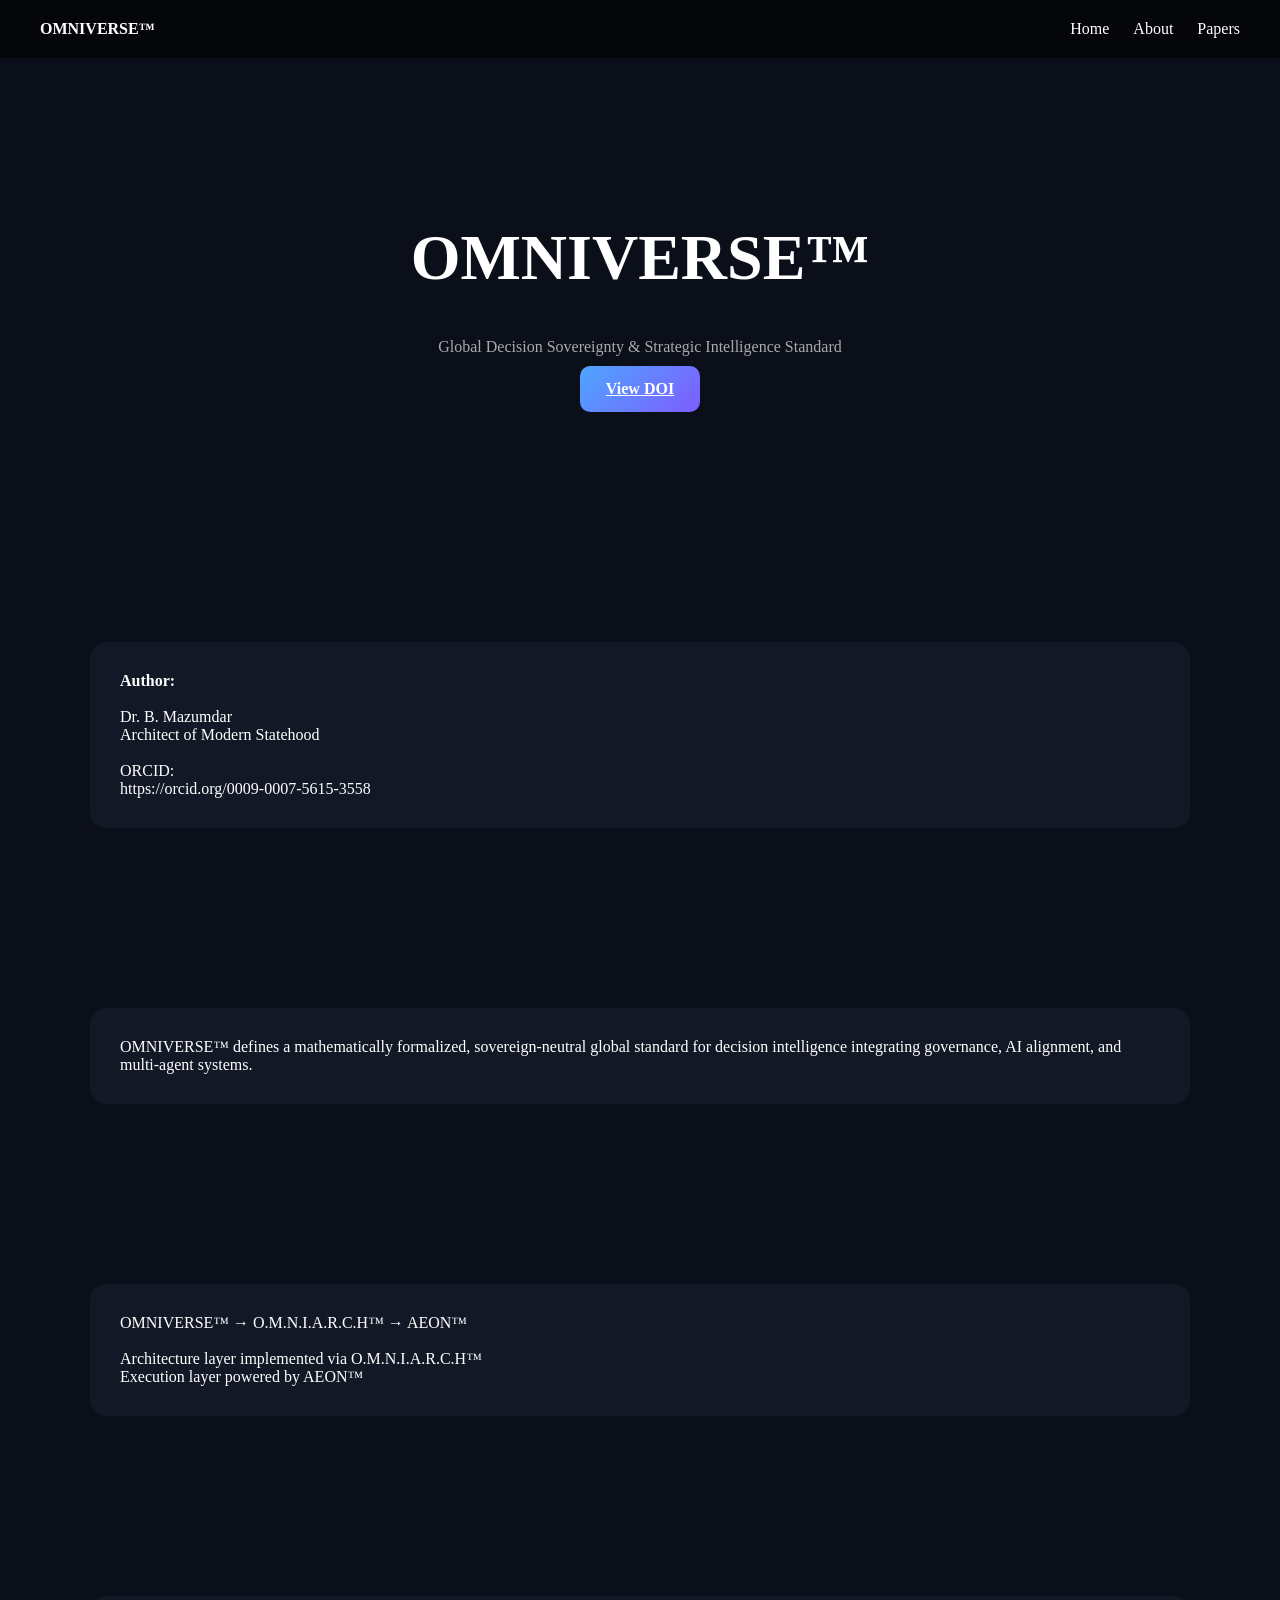
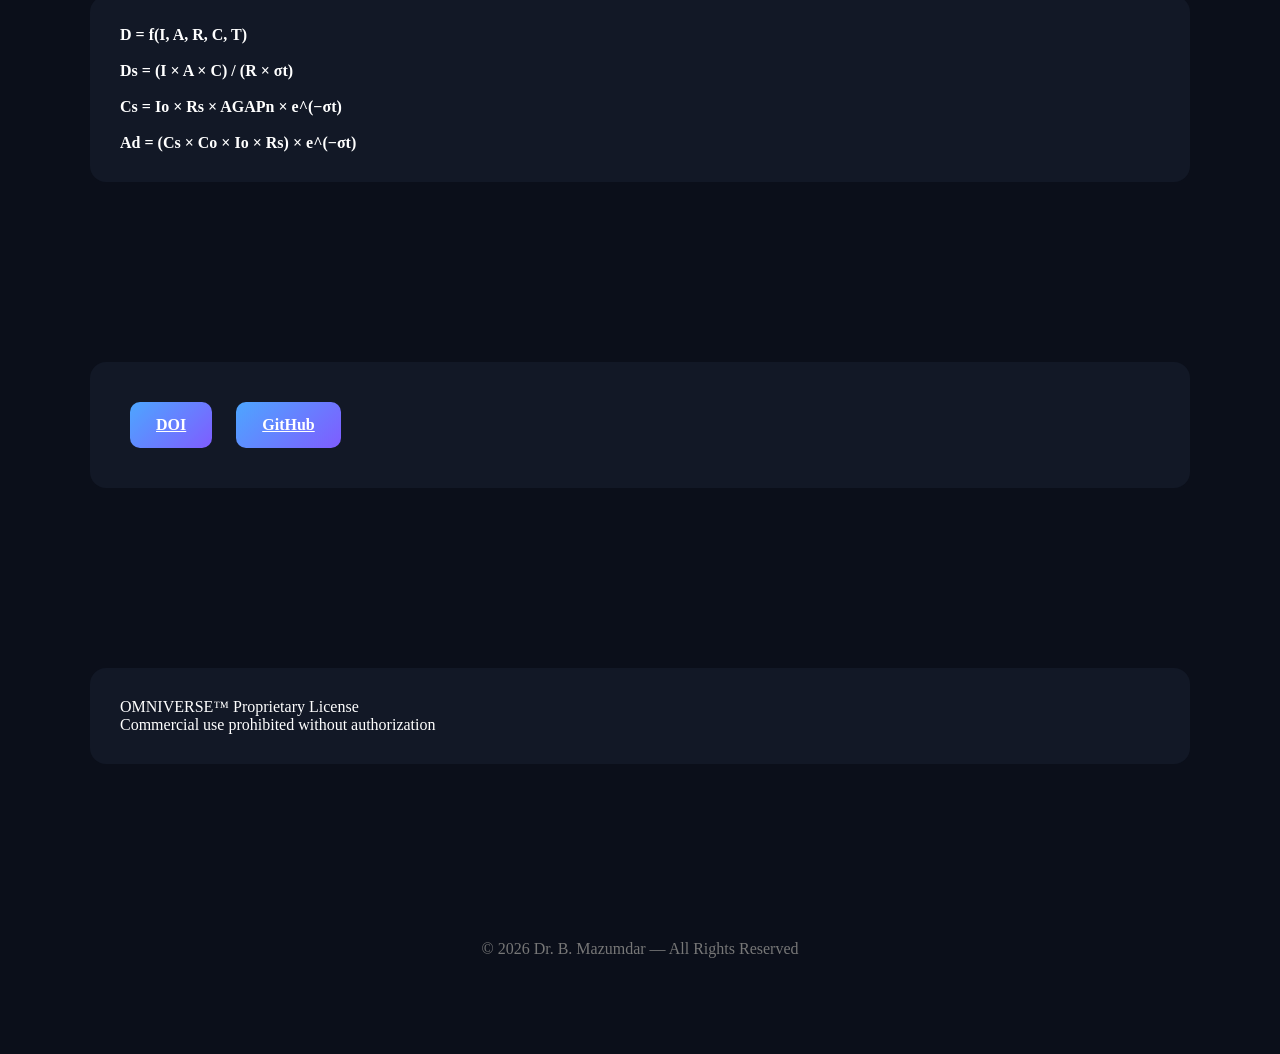
==== index.html @ 10b4dfd7 "Create index.html" ====
<!DOCTYPE html>
<html lang="en">
<head>
<meta charset="UTF-8">
<meta name="viewport" content="width=device-width, initial-scale=1.0">

<title>OMNIVERSE™ — Global Decision Intelligence Standard</title>

<style>
body {
    margin: 0;
    font-family: -apple-system, BlinkMacSystemFont, "Segoe UI", Roboto;
    background: #0b0f1a;
    color: #ffffff;
}

/* NAVBAR */
.nav {
    display: flex;
    justify-content: space-between;
    padding: 20px 40px;
    background: rgba(0,0,0,0.6);
    backdrop-filter: blur(10px);
    position: sticky;
    top: 0;
}

.nav a {
    color: white;
    text-decoration: none;
    margin-left: 20px;
}

/* HERO */
.hero {
    text-align: center;
    padding: 120px 20px;
}

.hero h1 {
    font-size: 64px;
}

.hero p {
    color: #aaa;
    max-width: 700px;
    margin: auto;
}

/* BUTTON */
.btn {
    display: inline-block;
    padding: 14px 26px;
    margin: 10px;
    border-radius: 10px;
    background: linear-gradient(135deg,#4da6ff,#7f5cff);
    color: white;
    font-weight: bold;
}

/* SECTIONS */
.section {
    max-width: 1100px;
    margin: auto;
    padding: 80px 20px;
}

.card {
    background: #121826;
    padding: 30px;
    border-radius: 16px;
    margin-top: 20px;
}

/* FADE ANIMATION */
.fade {
    opacity: 0;
    transform: translateY(40px);
    transition: 1s;
}

.fade.show {
    opacity: 1;
    transform: translateY(0);
}
</style>
</head>

<body>

<!-- NAV -->
<div class="nav">
    <div><b>OMNIVERSE™</b></div>
    <div>
        <a href="#">Home</a>
        <a href="#">About</a>
        <a href="#">Papers</a>
    </div>
</div>

<!-- HERO -->
<div class="hero fade">
    <h1>OMNIVERSE™</h1>
    <p>
    Global Decision Sovereignty & Strategic Intelligence Standard
    </p>

    <a class="btn" href="https://doi.org/10.5281/zenodo.19430636">View DOI</a>
</div>

<!-- ABOUT -->
<div class="section fade">
    <div class="card">
        <b>Author:</b><br><br>
        Dr. B. Mazumdar<br>
        Architect of Modern Statehood<br><br>

        ORCID:<br>
        https://orcid.org/0009-0007-5615-3558
    </div>
</div>

<!-- ABSTRACT -->
<div class="section fade">
    <div class="card">
        OMNIVERSE™ defines a mathematically formalized, sovereign-neutral global standard 
        for decision intelligence integrating governance, AI alignment, and multi-agent systems.
    </div>
</div>

<!-- ARCHITECTURE -->
<div class="section fade">
    <div class="card">
        OMNIVERSE™ → O.M.N.I.A.R.C.H™ → AEON™<br><br>
        Architecture layer implemented via O.M.N.I.A.R.C.H™<br>
        Execution layer powered by AEON™
    </div>
</div>

<!-- MATH -->
<div class="section fade">
    <div class="card">
        <b>D = f(I, A, R, C, T)</b><br><br>
        <b>Ds = (I × A × C) / (R × σt)</b><br><br>
        <b>Cs = Io × Rs × AGAPn × e^(−σt)</b><br><br>
        <b>Ad = (Cs × Co × Io × Rs) × e^(−σt)</b>
    </div>
</div>

<!-- ACCESS -->
<div class="section fade">
    <div class="card">
        <a class="btn" href="https://doi.org/10.5281/zenodo.19430636">DOI</a>
        <a class="btn" href="https://github.com/BidyutMazumdar/omniverse-global-decision-standard">GitHub</a>
    </div>
</div>

<!-- LICENSE -->
<div class="section fade">
    <div class="card">
        OMNIVERSE™ Proprietary License<br>
        Commercial use prohibited without authorization
    </div>
</div>

<!-- FOOTER -->
<div class="section">
    <p style="text-align:center; color:#777;">
    © 2026 Dr. B. Mazumdar — All Rights Reserved
    </p>
</div>

<script>
const elements = document.querySelectorAll(".fade");
window.addEventListener("scroll", () => {
    elements.forEach(el => {
        const top = el.getBoundingClientRect().top;
        if (top < window.innerHeight - 100) {
            el.classList.add("show");
        }
    });
});
</script>

</body>
</html>
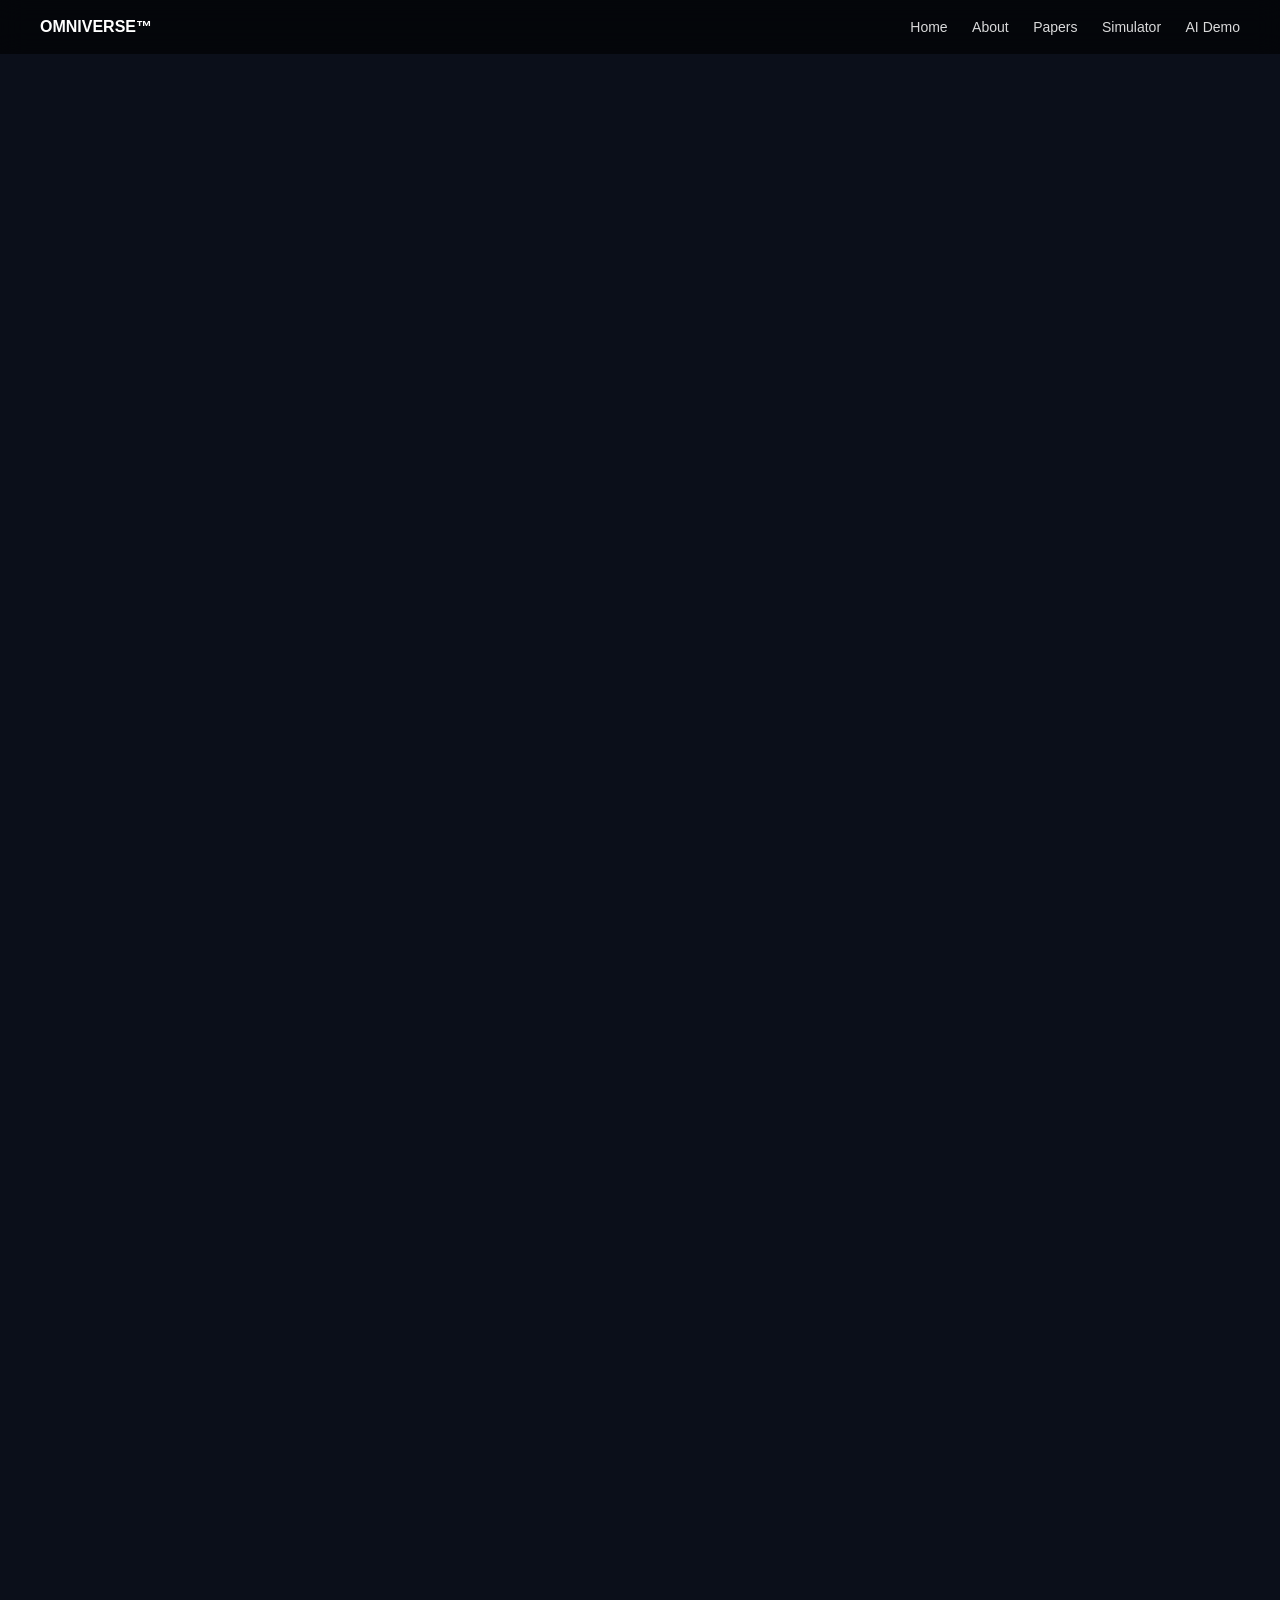
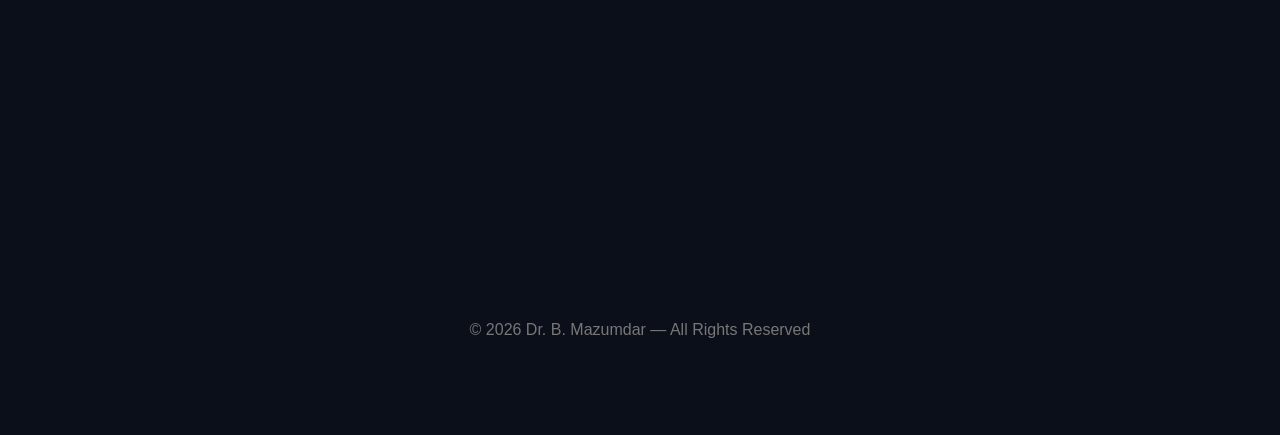
==== commit 2bb7337d: "Update index.html" ====
--- a/index.html
+++ b/index.html
@@ -6,84 +6,8 @@
 
 <title>OMNIVERSE™ — Global Decision Intelligence Standard</title>
 
-<style>
-body {
-    margin: 0;
-    font-family: -apple-system, BlinkMacSystemFont, "Segoe UI", Roboto;
-    background: #0b0f1a;
-    color: #ffffff;
-}
+<link rel="stylesheet" href="style.css">
 
-/* NAVBAR */
-.nav {
-    display: flex;
-    justify-content: space-between;
-    padding: 20px 40px;
-    background: rgba(0,0,0,0.6);
-    backdrop-filter: blur(10px);
-    position: sticky;
-    top: 0;
-}
-
-.nav a {
-    color: white;
-    text-decoration: none;
-    margin-left: 20px;
-}
-
-/* HERO */
-.hero {
-    text-align: center;
-    padding: 120px 20px;
-}
-
-.hero h1 {
-    font-size: 64px;
-}
-
-.hero p {
-    color: #aaa;
-    max-width: 700px;
-    margin: auto;
-}
-
-/* BUTTON */
-.btn {
-    display: inline-block;
-    padding: 14px 26px;
-    margin: 10px;
-    border-radius: 10px;
-    background: linear-gradient(135deg,#4da6ff,#7f5cff);
-    color: white;
-    font-weight: bold;
-}
-
-/* SECTIONS */
-.section {
-    max-width: 1100px;
-    margin: auto;
-    padding: 80px 20px;
-}
-
-.card {
-    background: #121826;
-    padding: 30px;
-    border-radius: 16px;
-    margin-top: 20px;
-}
-
-/* FADE ANIMATION */
-.fade {
-    opacity: 0;
-    transform: translateY(40px);
-    transition: 1s;
-}
-
-.fade.show {
-    opacity: 1;
-    transform: translateY(0);
-}
-</style>
 </head>
 
 <body>
@@ -92,9 +16,11 @@
 <div class="nav">
     <div><b>OMNIVERSE™</b></div>
     <div>
-        <a href="#">Home</a>
-        <a href="#">About</a>
-        <a href="#">Papers</a>
+        <a href="index.html">Home</a>
+        <a href="about.html">About</a>
+        <a href="papers.html">Papers</a>
+        <a href="simulator.html">Simulator</a>
+        <a href="ai.html">AI Demo</a>
     </div>
 </div>
 
@@ -102,47 +28,36 @@
 <div class="hero fade">
     <h1>OMNIVERSE™</h1>
     <p>
-    Global Decision Sovereignty & Strategic Intelligence Standard
+    OMNIVERSE™ establishes a mathematically formalized, sovereign-neutral global standard 
+    for decision intelligence, integrating computational governance, AI alignment, 
+    and multi-agent coordination into a unified deterministic framework.
     </p>
 
     <a class="btn" href="https://doi.org/10.5281/zenodo.19430636">View DOI</a>
 </div>
 
-<!-- ABOUT -->
+<!-- ARCHITECTURE -->
 <div class="section fade">
+    <h2>Architecture</h2>
     <div class="card">
-        <b>Author:</b><br><br>
-        Dr. B. Mazumdar<br>
-        Architect of Modern Statehood<br><br>
-
-        ORCID:<br>
-        https://orcid.org/0009-0007-5615-3558
+        <b>OMNIVERSE™ → O.M.N.I.A.R.C.H™ → AEON™</b><br><br>
+        Architecture Layer: O.M.N.I.A.R.C.H™<br>
+        Execution Layer: AEON™
     </div>
 </div>
 
-<!-- ABSTRACT -->
+<!-- MATHEMATICAL MODEL -->
 <div class="section fade">
-    <div class="card">
-        OMNIVERSE™ defines a mathematically formalized, sovereign-neutral global standard 
-        for decision intelligence integrating governance, AI alignment, and multi-agent systems.
-    </div>
-</div>
-
-<!-- ARCHITECTURE -->
-<div class="section fade">
-    <div class="card">
-        OMNIVERSE™ → O.M.N.I.A.R.C.H™ → AEON™<br><br>
-        Architecture layer implemented via O.M.N.I.A.R.C.H™<br>
-        Execution layer powered by AEON™
-    </div>
-</div>
-
-<!-- MATH -->
-<div class="section fade">
+    <h2>Mathematical Model</h2>
     <div class="card">
         <b>D = f(I, A, R, C, T)</b><br><br>
+
         <b>Ds = (I × A × C) / (R × σt)</b><br><br>
+
+        <b>Io = ∑ (wi × Xin)</b><br><br>
+
         <b>Cs = Io × Rs × AGAPn × e^(−σt)</b><br><br>
+
         <b>Ad = (Cs × Co × Io × Rs) × e^(−σt)</b>
     </div>
 </div>
@@ -155,14 +70,6 @@
     </div>
 </div>
 
-<!-- LICENSE -->
-<div class="section fade">
-    <div class="card">
-        OMNIVERSE™ Proprietary License<br>
-        Commercial use prohibited without authorization
-    </div>
-</div>
-
 <!-- FOOTER -->
 <div class="section">
     <p style="text-align:center; color:#777;">
@@ -170,17 +77,7 @@
     </p>
 </div>
 
-<script>
-const elements = document.querySelectorAll(".fade");
-window.addEventListener("scroll", () => {
-    elements.forEach(el => {
-        const top = el.getBoundingClientRect().top;
-        if (top < window.innerHeight - 100) {
-            el.classList.add("show");
-        }
-    });
-});
-</script>
+<script src="script.js"></script>
 
 </body>
 </html>
--- a/style.css
+++ b/style.css
@@ -0,0 +1,175 @@
+/* GLOBAL */
+body {
+    margin: 0;
+    font-family: -apple-system, BlinkMacSystemFont, "Segoe UI", Roboto, Arial;
+    background: #0b0f1a;
+    color: white;
+    scroll-behavior: smooth;
+}
+
+/* NAVBAR */
+.nav {
+    display: flex;
+    justify-content: space-between;
+    align-items: center;
+    padding: 18px 40px;
+    background: rgba(0,0,0,0.6);
+    backdrop-filter: blur(12px);
+    position: sticky;
+    top: 0;
+    z-index: 1000;
+}
+
+.nav a {
+    color: white;
+    text-decoration: none;
+    margin-left: 20px;
+    font-size: 14px;
+    opacity: 0.85;
+    transition: 0.3s;
+}
+
+.nav a:hover {
+    opacity: 1;
+}
+
+/* HERO */
+.hero {
+    text-align: center;
+    padding: 120px 20px;
+}
+
+.hero h1 {
+    font-size: 64px;
+    background: linear-gradient(90deg, #4da6ff, #7f5cff);
+    -webkit-background-clip: text;
+    color: transparent;
+    margin-bottom: 20px;
+}
+
+.hero p {
+    color: #aaa;
+    max-width: 700px;
+    margin: auto;
+    line-height: 1.6;
+    font-size: 16px;
+}
+
+/* BUTTON */
+.btn {
+    margin-top: 30px;
+    padding: 14px 28px;
+    border-radius: 10px;
+    background: linear-gradient(135deg, #4da6ff, #7f5cff);
+    color: white;
+    display: inline-block;
+    text-decoration: none;
+    font-size: 14px;
+    transition: 0.3s;
+}
+
+.btn:hover {
+    transform: scale(1.05);
+}
+
+/* SECTION */
+.section {
+    padding: 80px 20px;
+    max-width: 1100px;
+    margin: auto;
+}
+
+.section h2 {
+    font-size: 28px;
+    margin-bottom: 10px;
+}
+
+/* CARD */
+.card {
+    background: #121826;
+    padding: 30px;
+    border-radius: 16px;
+    margin-top: 20px;
+    transition: 0.4s;
+    line-height: 1.6;
+}
+
+.card:hover {
+    transform: translateY(-8px);
+}
+
+/* INPUT (for simulator & AI) */
+input {
+    width: 100%;
+    padding: 10px;
+    margin-top: 10px;
+    margin-bottom: 20px;
+    border-radius: 8px;
+    border: none;
+    background: #1c2333;
+    color: white;
+}
+
+/* RANGE SLIDER */
+input[type=range] {
+    appearance: none;
+    height: 6px;
+    background: #2a3145;
+    border-radius: 10px;
+}
+
+input[type=range]::-webkit-slider-thumb {
+    appearance: none;
+    width: 16px;
+    height: 16px;
+    border-radius: 50%;
+    background: #4da6ff;
+    cursor: pointer;
+}
+
+/* BUTTON (AI page) */
+button {
+    padding: 10px 20px;
+    border-radius: 8px;
+    border: none;
+    background: #4da6ff;
+    color: white;
+    cursor: pointer;
+    transition: 0.3s;
+}
+
+button:hover {
+    transform: scale(1.05);
+}
+
+/* RESULT TEXT */
+h3 {
+    margin-top: 20px;
+}
+
+/* ANIMATION */
+.fade {
+    opacity: 0;
+    transform: translateY(40px);
+    transition: 1s;
+}
+
+.fade.show {
+    opacity: 1;
+    transform: translateY(0);
+}
+
+/* MOBILE RESPONSIVE */
+@media(max-width: 768px) {
+    .hero h1 {
+        font-size: 40px;
+    }
+
+    .nav {
+        padding: 15px 20px;
+    }
+
+    .section {
+        padding: 60px 15px;
+    }
+}
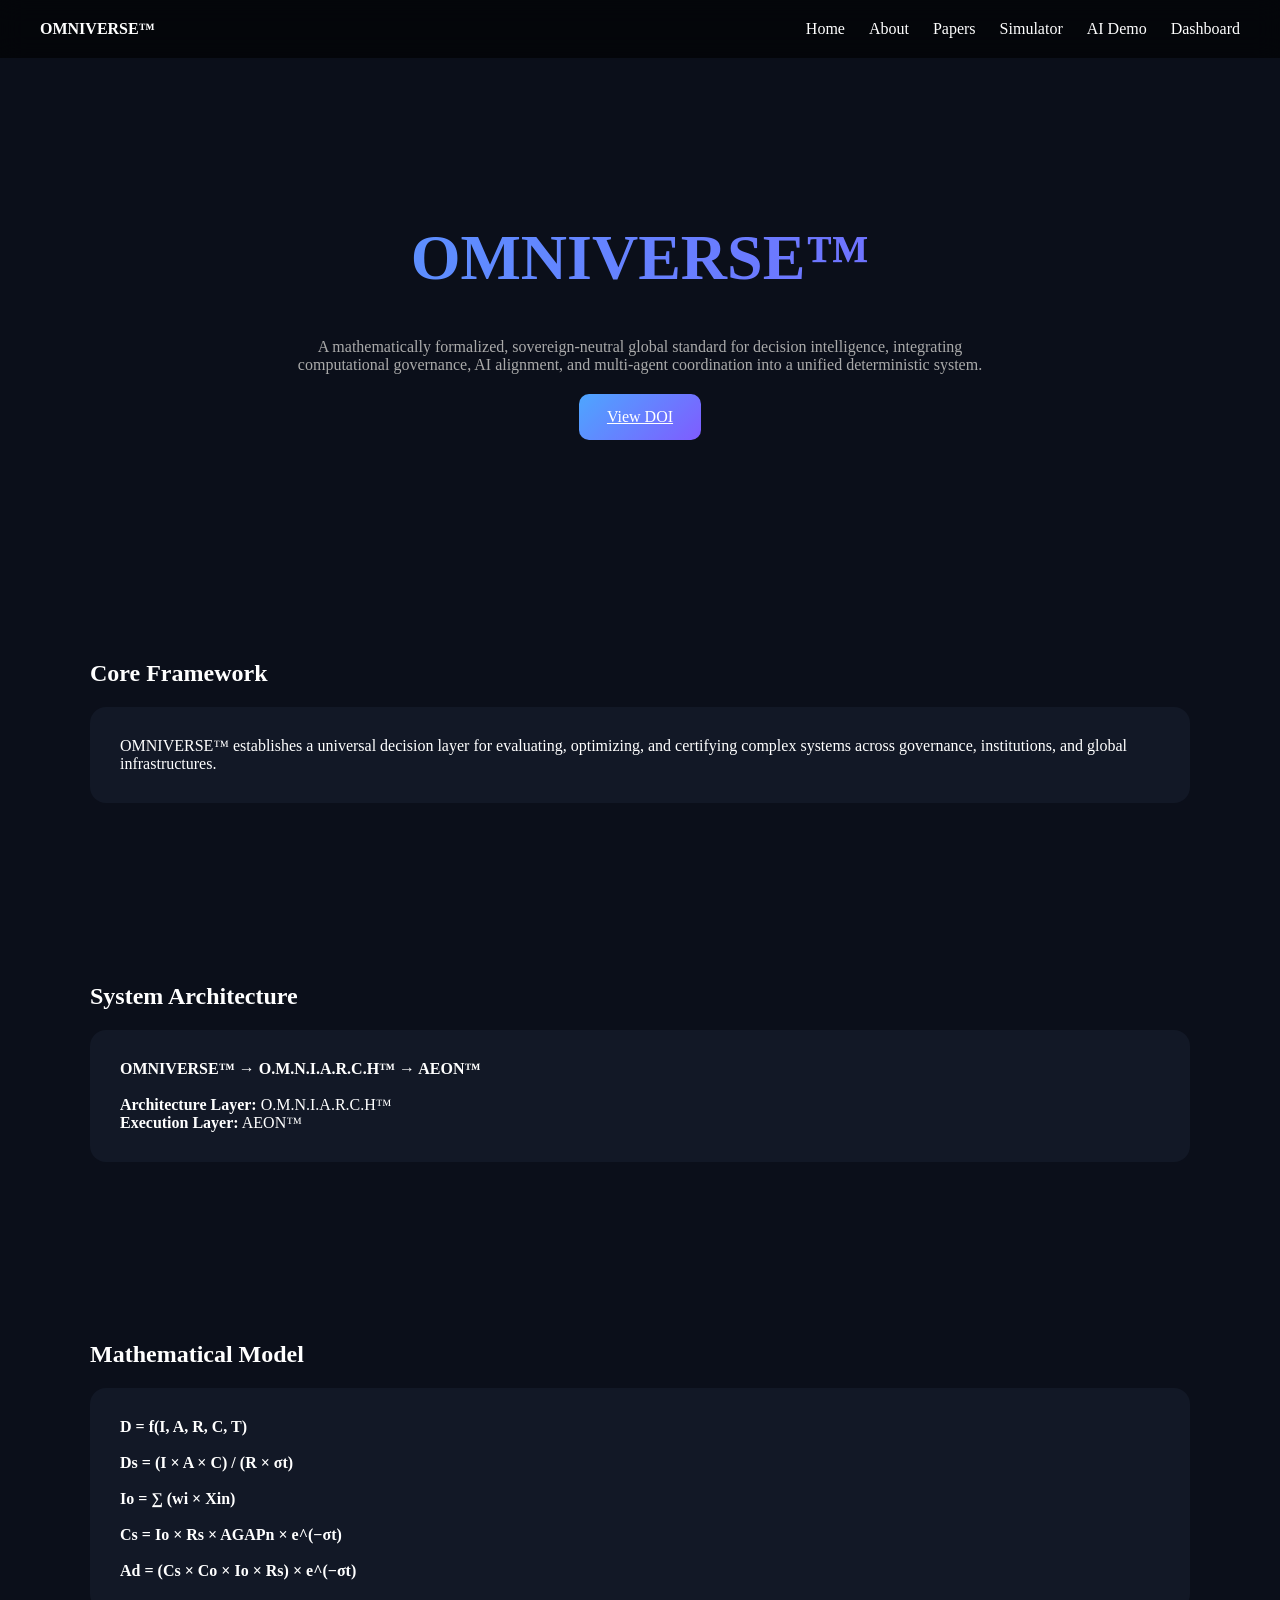
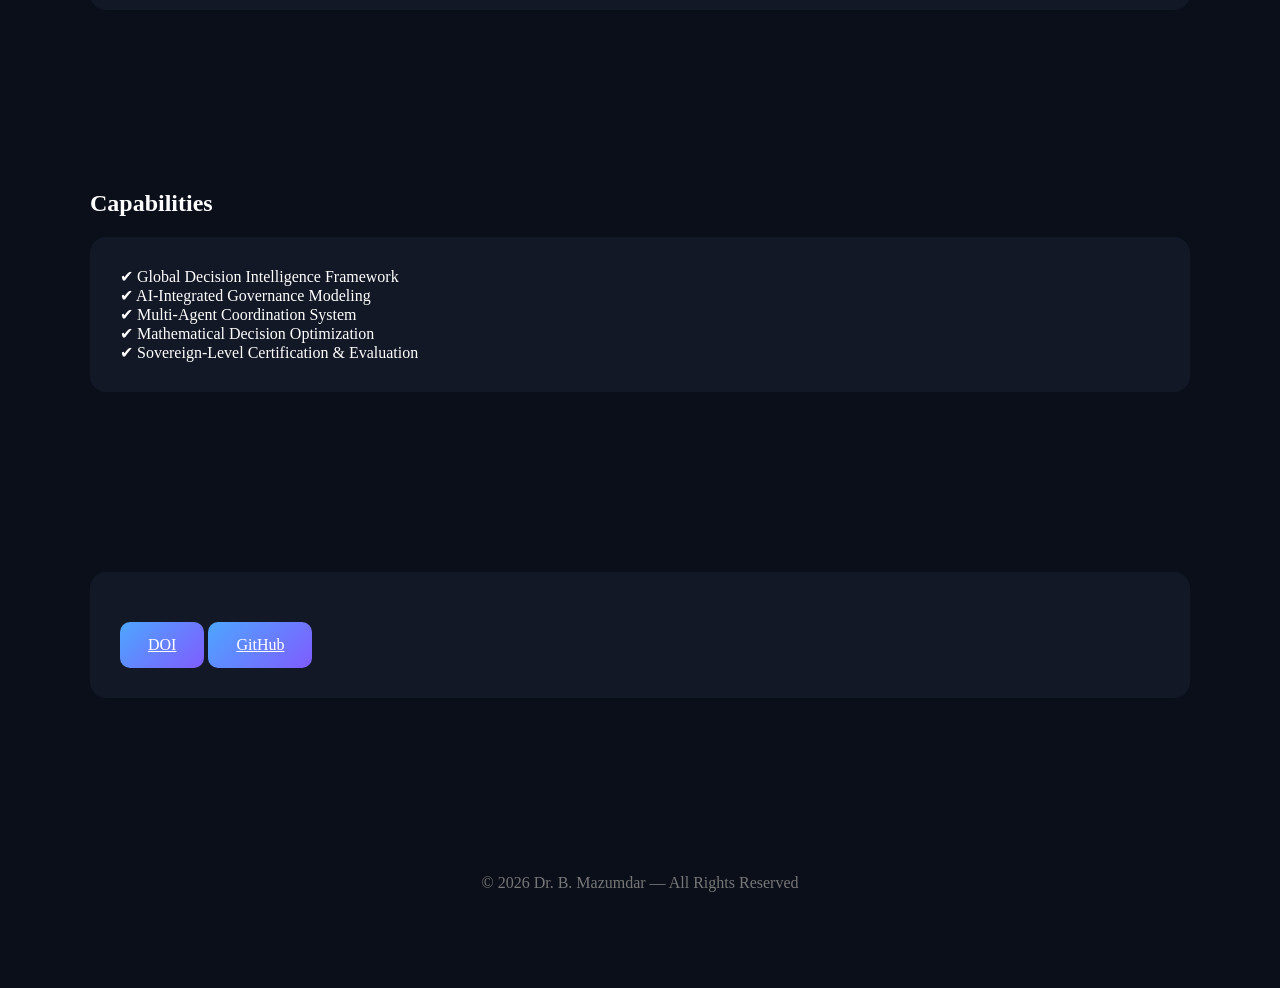
==== commit bc88a87f: "Update index.html" ====
--- a/index.html
+++ b/index.html
@@ -6,13 +6,16 @@
 
 <title>OMNIVERSE™ — Global Decision Intelligence Standard</title>
 
+<!-- SEO -->
+<meta name="description" content="OMNIVERSE™ Global Decision Intelligence Standard — AI Governance, Sovereign Systems, Mathematical Decision Models, and Strategic Intelligence Framework">
+<meta name="author" content="Dr. B. Mazumdar">
+
 <link rel="stylesheet" href="style.css">
-
 </head>
 
 <body>
 
-<!-- NAV -->
+<!-- NAVBAR -->
 <div class="nav">
     <div><b>OMNIVERSE™</b></div>
     <div>
@@ -21,6 +24,7 @@
         <a href="papers.html">Papers</a>
         <a href="simulator.html">Simulator</a>
         <a href="ai.html">AI Demo</a>
+        <a href="dashboard.html">Dashboard</a>
     </div>
 </div>
 
@@ -28,21 +32,30 @@
 <div class="hero fade">
     <h1>OMNIVERSE™</h1>
     <p>
-    OMNIVERSE™ establishes a mathematically formalized, sovereign-neutral global standard 
-    for decision intelligence, integrating computational governance, AI alignment, 
-    and multi-agent coordination into a unified deterministic framework.
+    A mathematically formalized, sovereign-neutral global standard for decision intelligence, 
+    integrating computational governance, AI alignment, and multi-agent coordination 
+    into a unified deterministic system.
     </p>
 
     <a class="btn" href="https://doi.org/10.5281/zenodo.19430636">View DOI</a>
 </div>
 
+<!-- CORE STATEMENT -->
+<div class="section fade">
+    <h2>Core Framework</h2>
+    <div class="card">
+        OMNIVERSE™ establishes a universal decision layer for evaluating, optimizing, 
+        and certifying complex systems across governance, institutions, and global infrastructures.
+    </div>
+</div>
+
 <!-- ARCHITECTURE -->
 <div class="section fade">
-    <h2>Architecture</h2>
+    <h2>System Architecture</h2>
     <div class="card">
         <b>OMNIVERSE™ → O.M.N.I.A.R.C.H™ → AEON™</b><br><br>
-        Architecture Layer: O.M.N.I.A.R.C.H™<br>
-        Execution Layer: AEON™
+        <b>Architecture Layer:</b> O.M.N.I.A.R.C.H™<br>
+        <b>Execution Layer:</b> AEON™
     </div>
 </div>
 
@@ -50,6 +63,7 @@
 <div class="section fade">
     <h2>Mathematical Model</h2>
     <div class="card">
+
         <b>D = f(I, A, R, C, T)</b><br><br>
 
         <b>Ds = (I × A × C) / (R × σt)</b><br><br>
@@ -59,6 +73,19 @@
         <b>Cs = Io × Rs × AGAPn × e^(−σt)</b><br><br>
 
         <b>Ad = (Cs × Co × Io × Rs) × e^(−σt)</b>
+
+    </div>
+</div>
+
+<!-- FEATURES -->
+<div class="section fade">
+    <h2>Capabilities</h2>
+    <div class="card">
+        ✔ Global Decision Intelligence Framework<br>
+        ✔ AI-Integrated Governance Modeling<br>
+        ✔ Multi-Agent Coordination System<br>
+        ✔ Mathematical Decision Optimization<br>
+        ✔ Sovereign-Level Certification & Evaluation
     </div>
 </div>
 
--- a/style.css
+++ b/style.css
@@ -1,18 +1,15 @@
-/* GLOBAL */
 body {
     margin: 0;
-    font-family: -apple-system, BlinkMacSystemFont, "Segoe UI", Roboto, Arial;
+    font-family: -apple-system, BlinkMacSystemFont, "Segoe UI", Roboto;
     background: #0b0f1a;
     color: white;
-    scroll-behavior: smooth;
 }
 
 /* NAVBAR */
 .nav {
     display: flex;
     justify-content: space-between;
-    align-items: center;
-    padding: 18px 40px;
+    padding: 20px 40px;
     background: rgba(0,0,0,0.6);
     backdrop-filter: blur(12px);
     position: sticky;
@@ -24,13 +21,11 @@
     color: white;
     text-decoration: none;
     margin-left: 20px;
-    font-size: 14px;
-    opacity: 0.85;
     transition: 0.3s;
 }
 
 .nav a:hover {
-    opacity: 1;
+    color: #7f5cff;
 }
 
 /* HERO */
@@ -41,110 +36,49 @@
 
 .hero h1 {
     font-size: 64px;
-    background: linear-gradient(90deg, #4da6ff, #7f5cff);
+    background: linear-gradient(90deg,#4da6ff,#7f5cff);
     -webkit-background-clip: text;
     color: transparent;
-    margin-bottom: 20px;
 }
 
 .hero p {
     color: #aaa;
     max-width: 700px;
     margin: auto;
-    line-height: 1.6;
-    font-size: 16px;
 }
 
 /* BUTTON */
 .btn {
-    margin-top: 30px;
+    margin-top: 20px;
     padding: 14px 28px;
     border-radius: 10px;
-    background: linear-gradient(135deg, #4da6ff, #7f5cff);
+    background: linear-gradient(135deg,#4da6ff,#7f5cff);
     color: white;
     display: inline-block;
-    text-decoration: none;
-    font-size: 14px;
-    transition: 0.3s;
 }
 
-.btn:hover {
-    transform: scale(1.05);
-}
-
-/* SECTION */
+/* SECTIONS */
 .section {
     padding: 80px 20px;
     max-width: 1100px;
     margin: auto;
 }
 
-.section h2 {
-    font-size: 28px;
-    margin-bottom: 10px;
-}
-
-/* CARD */
 .card {
     background: #121826;
     padding: 30px;
     border-radius: 16px;
     margin-top: 20px;
     transition: 0.4s;
-    line-height: 1.6;
 }
 
 .card:hover {
     transform: translateY(-8px);
 }
 
-/* INPUT (for simulator & AI) */
-input {
-    width: 100%;
-    padding: 10px;
-    margin-top: 10px;
-    margin-bottom: 20px;
-    border-radius: 8px;
-    border: none;
-    background: #1c2333;
-    color: white;
-}
-
-/* RANGE SLIDER */
-input[type=range] {
-    appearance: none;
-    height: 6px;
-    background: #2a3145;
-    border-radius: 10px;
-}
-
-input[type=range]::-webkit-slider-thumb {
-    appearance: none;
-    width: 16px;
-    height: 16px;
-    border-radius: 50%;
-    background: #4da6ff;
-    cursor: pointer;
-}
-
-/* BUTTON (AI page) */
-button {
-    padding: 10px 20px;
-    border-radius: 8px;
-    border: none;
-    background: #4da6ff;
-    color: white;
-    cursor: pointer;
-    transition: 0.3s;
-}
-
-button:hover {
-    transform: scale(1.05);
-}
-
-/* RESULT TEXT */
-h3 {
-    margin-top: 20px;
+/* HEADINGS */
+h2 {
+    margin-bottom: 10px;
 }
 
 /* ANIMATION */
@@ -158,18 +92,3 @@
     opacity: 1;
     transform: translateY(0);
 }
-
-/* MOBILE RESPONSIVE */
-@media(max-width: 768px) {
-    .hero h1 {
-        font-size: 40px;
-    }
-
-    .nav {
-        padding: 15px 20px;
-    }
-
-    .section {
-        padding: 60px 15px;
-    }
-}
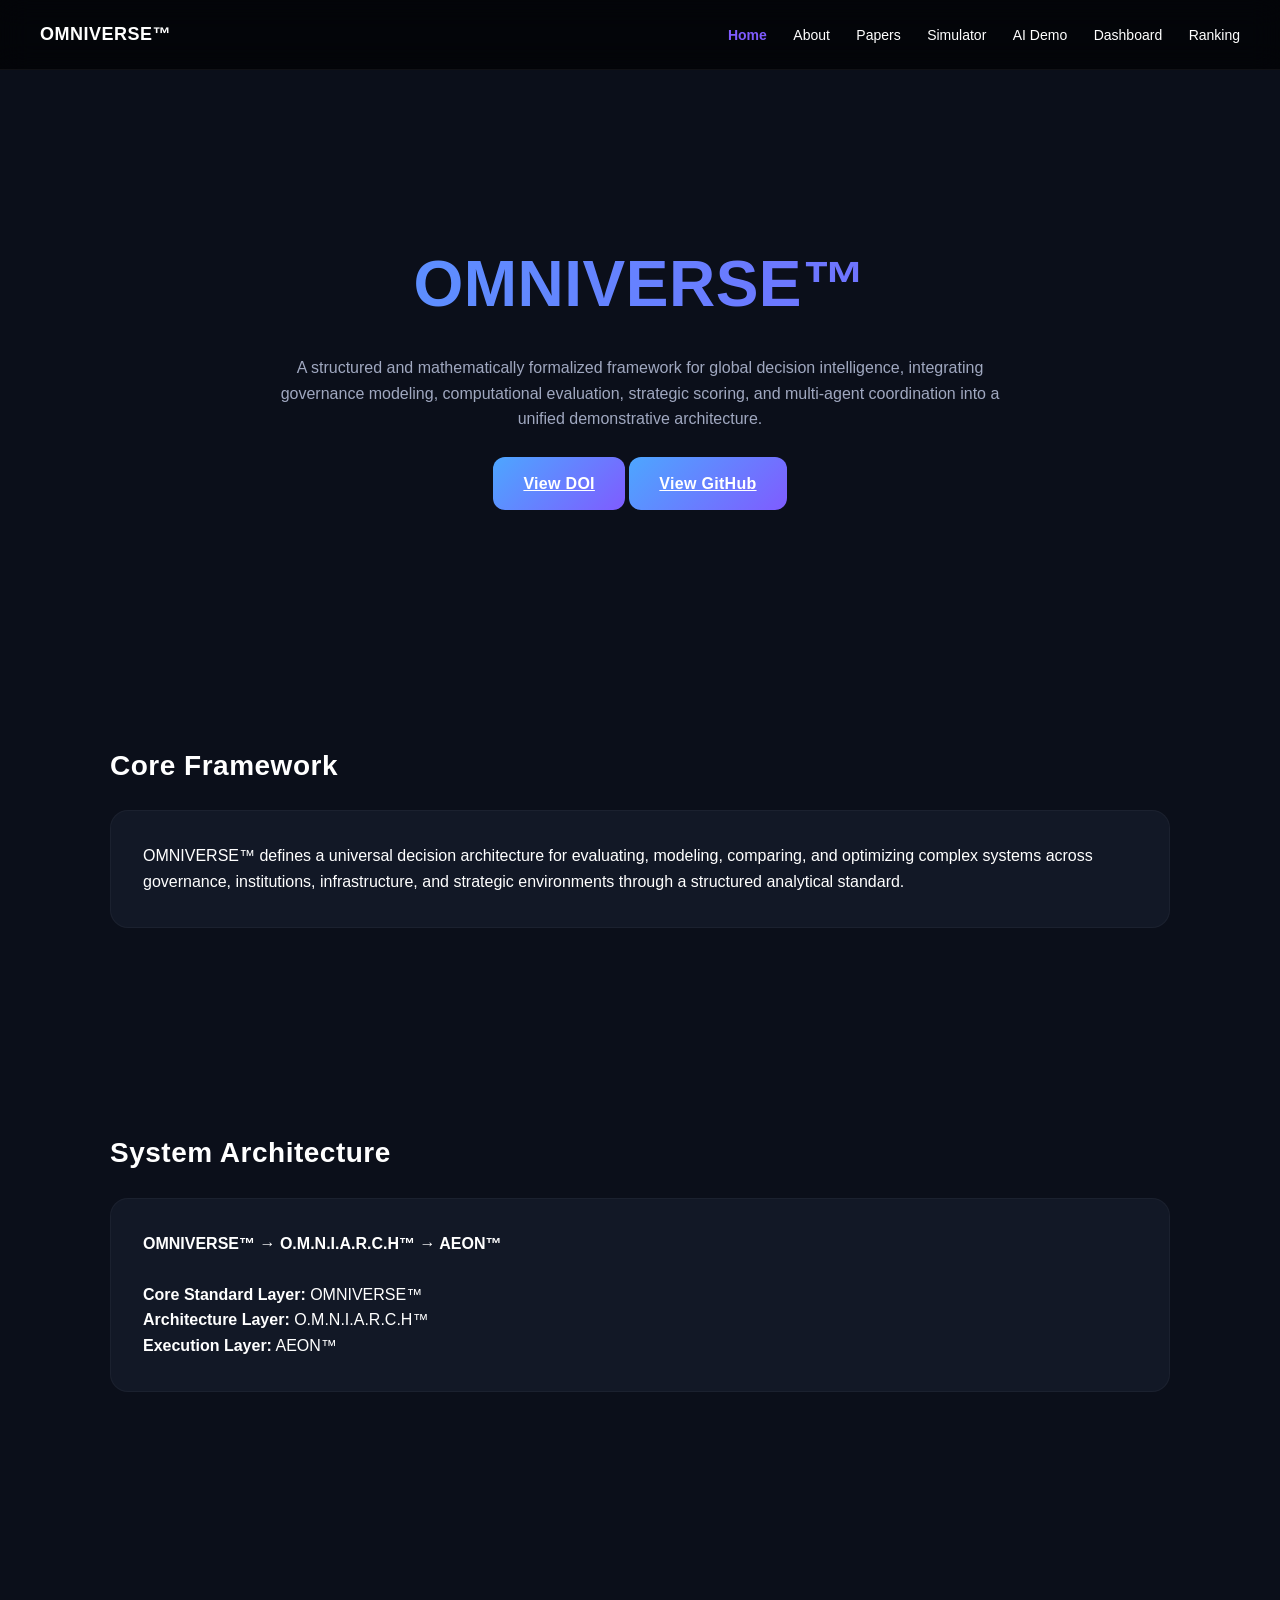
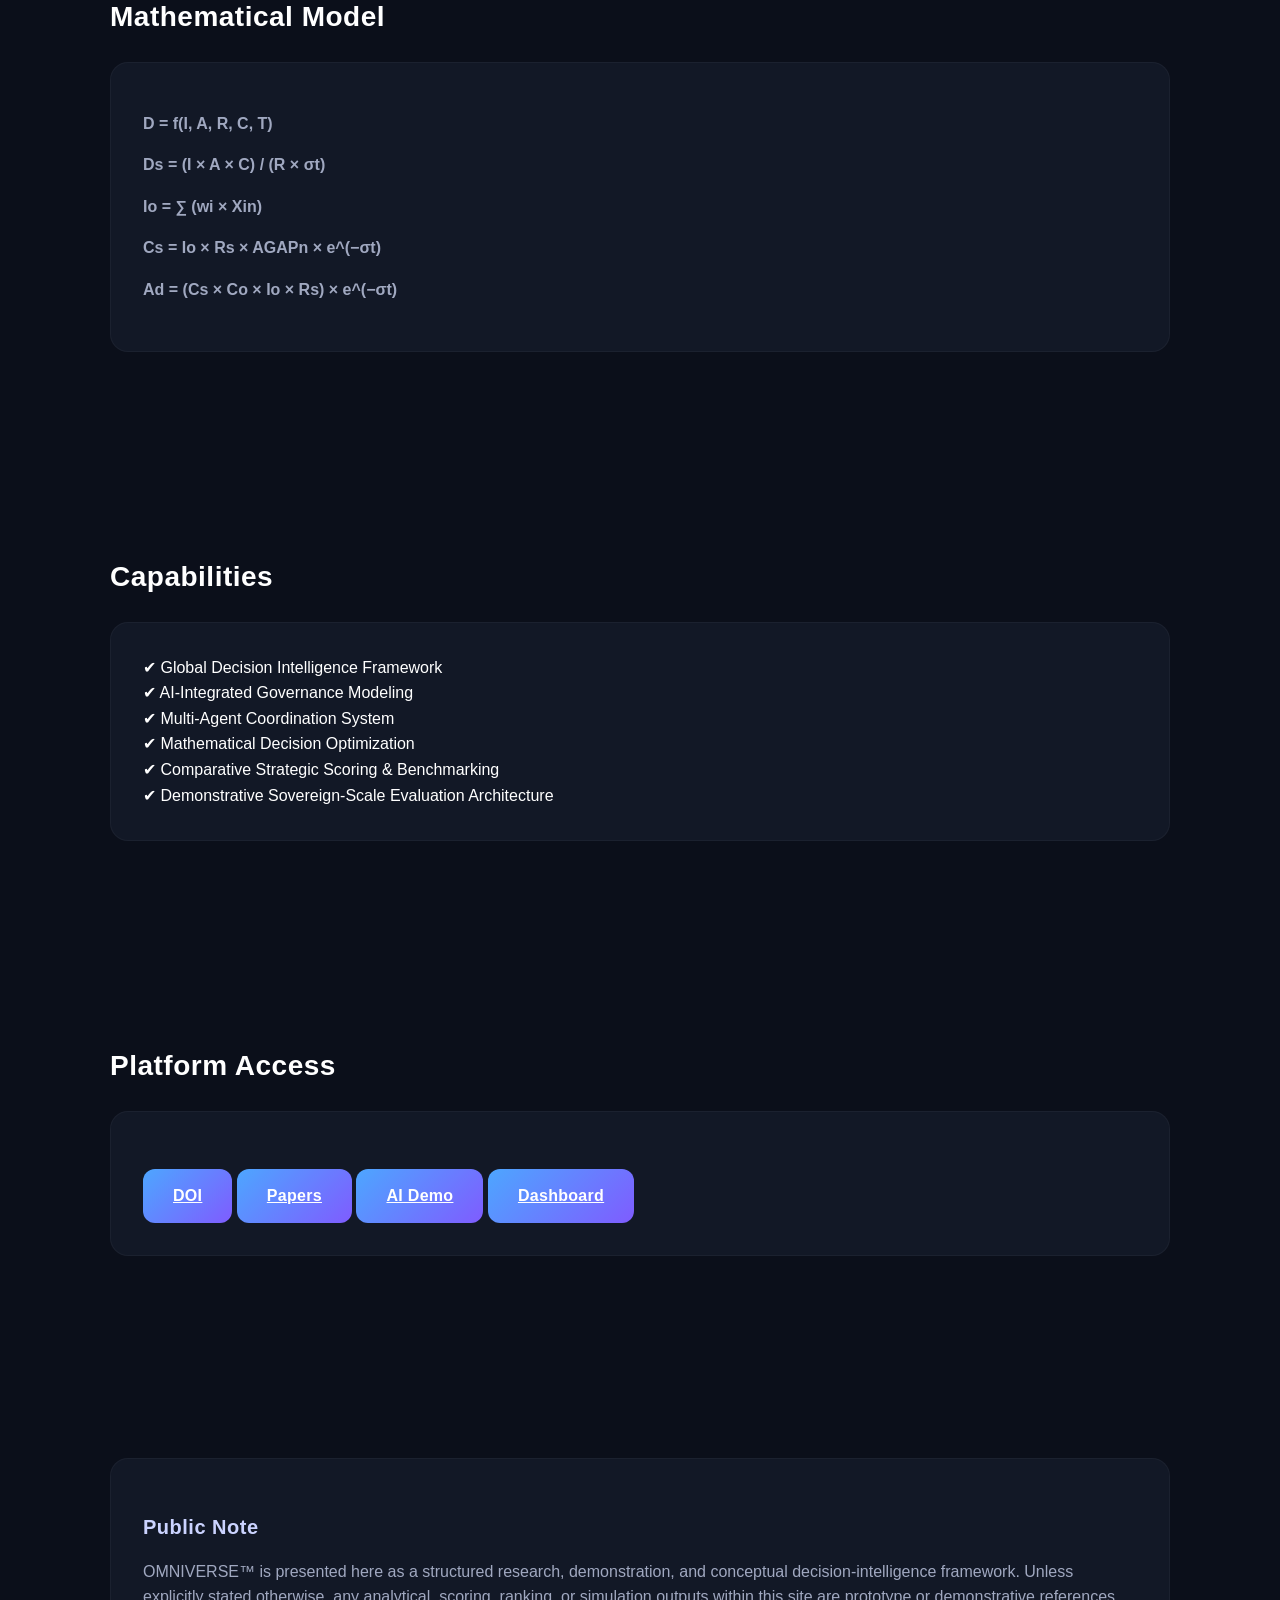
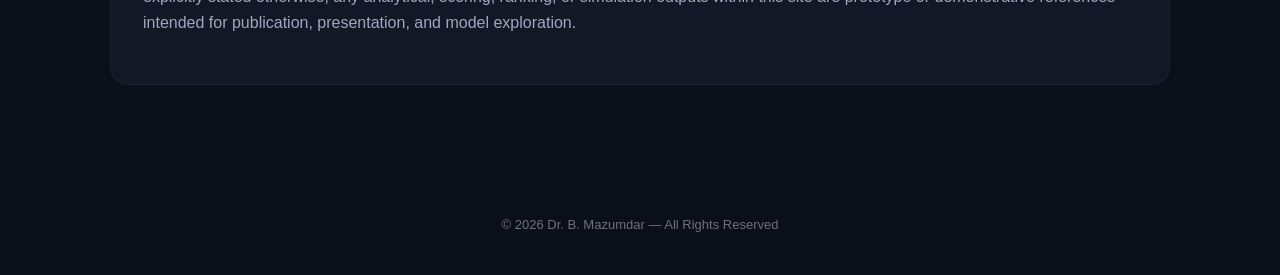
==== commit 91c3c878: "Update index.html" ====
--- a/index.html
+++ b/index.html
@@ -1,110 +1,182 @@
 <!DOCTYPE html>
 <html lang="en">
 <head>
-<meta charset="UTF-8">
-<meta name="viewport" content="width=device-width, initial-scale=1.0">
+  <meta charset="UTF-8" />
+  <meta name="viewport" content="width=device-width, initial-scale=1.0" />
 
-<title>OMNIVERSE™ — Global Decision Intelligence Standard</title>
+  <title>OMNIVERSE™ — Global Decision Intelligence Standard</title>
 
-<!-- SEO -->
-<meta name="description" content="OMNIVERSE™ Global Decision Intelligence Standard — AI Governance, Sovereign Systems, Mathematical Decision Models, and Strategic Intelligence Framework">
-<meta name="author" content="Dr. B. Mazumdar">
+  <!-- SEO -->
+  <meta
+    name="description"
+    content="OMNIVERSE™ Global Decision Intelligence Standard — a demonstrative framework for AI governance, sovereign systems, mathematical decision models, and strategic intelligence architecture."
+  />
+  <meta name="author" content="Dr. B. Mazumdar" />
+  <meta
+    name="keywords"
+    content="OMNIVERSE, global decision intelligence, AI governance, sovereign systems, mathematical decision models, strategic intelligence, OMNIARCH, AEON"
+  />
 
-<link rel="stylesheet" href="style.css">
+  <!-- Social Preview -->
+  <meta property="og:title" content="OMNIVERSE™ — Global Decision Intelligence Standard" />
+  <meta
+    property="og:description"
+    content="A structured framework for decision intelligence, governance modeling, strategic analytics, and computational system design."
+  />
+  <meta property="og:type" content="website" />
+
+  <link rel="stylesheet" href="style.css" />
 </head>
 
 <body>
 
-<!-- NAVBAR -->
-<div class="nav">
+  <!-- NAVBAR -->
+  <div class="nav">
     <div><b>OMNIVERSE™</b></div>
     <div>
-        <a href="index.html">Home</a>
-        <a href="about.html">About</a>
-        <a href="papers.html">Papers</a>
-        <a href="simulator.html">Simulator</a>
-        <a href="ai.html">AI Demo</a>
-        <a href="dashboard.html">Dashboard</a>
+      <a href="index.html">Home</a>
+      <a href="about.html">About</a>
+      <a href="papers.html">Papers</a>
+      <a href="simulator.html">Simulator</a>
+      <a href="ai.html">AI Demo</a>
+      <a href="dashboard.html">Dashboard</a>
+      <a href="ranking.html">Ranking</a>
     </div>
-</div>
+  </div>
 
-<!-- HERO -->
-<div class="hero fade">
+  <!-- HERO -->
+  <div class="hero fade">
     <h1>OMNIVERSE™</h1>
     <p>
-    A mathematically formalized, sovereign-neutral global standard for decision intelligence, 
-    integrating computational governance, AI alignment, and multi-agent coordination 
-    into a unified deterministic system.
+      A structured and mathematically formalized framework for global decision intelligence,
+      integrating governance modeling, computational evaluation, strategic scoring,
+      and multi-agent coordination into a unified demonstrative architecture.
     </p>
 
-    <a class="btn" href="https://doi.org/10.5281/zenodo.19430636">View DOI</a>
-</div>
+    <div class="cta-group">
+      <a
+        class="btn"
+        href="https://doi.org/10.5281/zenodo.19430636"
+        target="_blank"
+        rel="noopener noreferrer"
+      >
+        View DOI
+      </a>
 
-<!-- CORE STATEMENT -->
-<div class="section fade">
+      <a
+        class="btn"
+        href="https://github.com/BidyutMazumdar/omniverse-global-decision-standard"
+        target="_blank"
+        rel="noopener noreferrer"
+      >
+        View GitHub
+      </a>
+    </div>
+  </div>
+
+  <!-- CORE FRAMEWORK -->
+  <div class="section fade">
     <h2>Core Framework</h2>
     <div class="card">
-        OMNIVERSE™ establishes a universal decision layer for evaluating, optimizing, 
-        and certifying complex systems across governance, institutions, and global infrastructures.
+      OMNIVERSE™ defines a universal decision architecture for evaluating, modeling,
+      comparing, and optimizing complex systems across governance, institutions,
+      infrastructure, and strategic environments through a structured analytical standard.
     </div>
-</div>
+  </div>
 
-<!-- ARCHITECTURE -->
-<div class="section fade">
+  <!-- ARCHITECTURE -->
+  <div class="section fade">
     <h2>System Architecture</h2>
     <div class="card">
-        <b>OMNIVERSE™ → O.M.N.I.A.R.C.H™ → AEON™</b><br><br>
-        <b>Architecture Layer:</b> O.M.N.I.A.R.C.H™<br>
-        <b>Execution Layer:</b> AEON™
+      <b>OMNIVERSE™ → O.M.N.I.A.R.C.H™ → AEON™</b><br /><br />
+
+      <b>Core Standard Layer:</b> OMNIVERSE™<br />
+      <b>Architecture Layer:</b> O.M.N.I.A.R.C.H™<br />
+      <b>Execution Layer:</b> AEON™
     </div>
-</div>
+  </div>
 
-<!-- MATHEMATICAL MODEL -->
-<div class="section fade">
+  <!-- MATHEMATICAL MODEL -->
+  <div class="section fade">
     <h2>Mathematical Model</h2>
     <div class="card">
+      <p><b>D = f(I, A, R, C, T)</b></p>
+      <p><b>Ds = (I × A × C) / (R × σt)</b></p>
+      <p><b>Io = ∑ (wi × Xin)</b></p>
+      <p><b>Cs = Io × Rs × AGAPn × e^(−σt)</b></p>
+      <p><b>Ad = (Cs × Co × Io × Rs) × e^(−σt)</b></p>
+    </div>
+  </div>
 
-        <b>D = f(I, A, R, C, T)</b><br><br>
-
-        <b>Ds = (I × A × C) / (R × σt)</b><br><br>
-
-        <b>Io = ∑ (wi × Xin)</b><br><br>
-
-        <b>Cs = Io × Rs × AGAPn × e^(−σt)</b><br><br>
-
-        <b>Ad = (Cs × Co × Io × Rs) × e^(−σt)</b>
-
-    </div>
-</div>
-
-<!-- FEATURES -->
-<div class="section fade">
+  <!-- CAPABILITIES -->
+  <div class="section fade">
     <h2>Capabilities</h2>
     <div class="card">
-        ✔ Global Decision Intelligence Framework<br>
-        ✔ AI-Integrated Governance Modeling<br>
-        ✔ Multi-Agent Coordination System<br>
-        ✔ Mathematical Decision Optimization<br>
-        ✔ Sovereign-Level Certification & Evaluation
+      ✔ Global Decision Intelligence Framework<br />
+      ✔ AI-Integrated Governance Modeling<br />
+      ✔ Multi-Agent Coordination System<br />
+      ✔ Mathematical Decision Optimization<br />
+      ✔ Comparative Strategic Scoring & Benchmarking<br />
+      ✔ Demonstrative Sovereign-Scale Evaluation Architecture
     </div>
-</div>
+  </div>
 
-<!-- ACCESS -->
-<div class="section fade">
+  <!-- PLATFORM ACCESS -->
+  <div class="section fade">
+    <h2>Platform Access</h2>
     <div class="card">
-        <a class="btn" href="https://doi.org/10.5281/zenodo.19430636">DOI</a>
-        <a class="btn" href="https://github.com/BidyutMazumdar/omniverse-global-decision-standard">GitHub</a>
+      <div class="cta-group">
+        <a
+          class="btn"
+          href="https://doi.org/10.5281/zenodo.19430636"
+          target="_blank"
+          rel="noopener noreferrer"
+        >
+          DOI
+        </a>
+
+        <a
+          class="btn"
+          href="papers.html"
+        >
+          Papers
+        </a>
+
+        <a
+          class="btn"
+          href="ai.html"
+        >
+          AI Demo
+        </a>
+
+        <a
+          class="btn"
+          href="dashboard.html"
+        >
+          Dashboard
+        </a>
+      </div>
     </div>
-</div>
+  </div>
 
-<!-- FOOTER -->
-<div class="section">
-    <p style="text-align:center; color:#777;">
+  <!-- PUBLIC NOTE -->
+  <div class="section fade">
+    <div class="card">
+      <h3>Public Note</h3>
+      <p>
+        OMNIVERSE™ is presented here as a structured research, demonstration, and conceptual
+        decision-intelligence framework. Unless explicitly stated otherwise, any analytical,
+        scoring, ranking, or simulation outputs within this site are prototype or demonstrative
+        references intended for publication, presentation, and model exploration.
+      </p>
+    </div>
+  </div>
+
+  <!-- FOOTER -->
+  <footer>
     © 2026 Dr. B. Mazumdar — All Rights Reserved
-    </p>
-</div>
+  </footer>
 
-<script src="script.js"></script>
-
+  <script src="script.js"></script>
 </body>
 </html>
--- a/style.css
+++ b/style.css
@@ -1,34 +1,63 @@
+/* =================================
+   OMNIVERSE™ GLOBAL STYLE SYSTEM — ULTIMATE EDITION
+   ================================= */
+
+/* RESET & BASE */
+*,
+*::before,
+*::after {
+    box-sizing: border-box;
+}
+
+html {
+    scroll-behavior: smooth;
+}
+
 body {
     margin: 0;
-    font-family: -apple-system, BlinkMacSystemFont, "Segoe UI", Roboto;
+    font-family: -apple-system, BlinkMacSystemFont, "Segoe UI", Roboto, sans-serif;
     background: #0b0f1a;
-    color: white;
-}
-
-/* NAVBAR */
+    color: #ffffff;
+    line-height: 1.6;
+    -webkit-font-smoothing: antialiased;
+}
+
+/* =================================
+   NAVBAR SYSTEM
+   ================================= */
 .nav {
     display: flex;
     justify-content: space-between;
+    align-items: center;
     padding: 20px 40px;
-    background: rgba(0,0,0,0.6);
-    backdrop-filter: blur(12px);
+    background: rgba(0, 0, 0, 0.65);
+    backdrop-filter: blur(14px);
     position: sticky;
     top: 0;
     z-index: 1000;
+    border-bottom: 1px solid rgba(255,255,255,0.05);
+}
+
+.nav b {
+    font-size: 18px;
+    letter-spacing: 0.5px;
 }
 
 .nav a {
-    color: white;
+    color: #ffffff;
     text-decoration: none;
-    margin-left: 20px;
-    transition: 0.3s;
+    margin-left: 22px;
+    font-size: 14px;
+    transition: all 0.3s ease;
 }
 
 .nav a:hover {
     color: #7f5cff;
 }
 
-/* HERO */
+/* =================================
+   HERO SECTION
+   ================================= */
 .hero {
     text-align: center;
     padding: 120px 20px;
@@ -36,59 +65,178 @@
 
 .hero h1 {
     font-size: 64px;
-    background: linear-gradient(90deg,#4da6ff,#7f5cff);
+    font-weight: 700;
+    background: linear-gradient(90deg, #4da6ff, #7f5cff);
     -webkit-background-clip: text;
     color: transparent;
 }
 
 .hero p {
-    color: #aaa;
-    max-width: 700px;
-    margin: auto;
-}
-
-/* BUTTON */
+    color: #a0a8c0;
+    max-width: 720px;
+    margin: 20px auto 0 auto;
+    font-size: 16px;
+}
+
+/* =================================
+   BUTTON SYSTEM
+   ================================= */
 .btn {
-    margin-top: 20px;
-    padding: 14px 28px;
-    border-radius: 10px;
-    background: linear-gradient(135deg,#4da6ff,#7f5cff);
-    color: white;
+    margin-top: 25px;
+    padding: 14px 30px;
+    border-radius: 12px;
+    background: linear-gradient(135deg, #4da6ff, #7f5cff);
+    color: #ffffff;
     display: inline-block;
-}
-
-/* SECTIONS */
+    transition: all 0.3s ease;
+    font-weight: 600;
+    letter-spacing: 0.3px;
+}
+
+.btn:hover {
+    opacity: 0.85;
+    transform: scale(1.05);
+}
+
+/* =================================
+   LAYOUT SYSTEM
+   ================================= */
 .section {
-    padding: 80px 20px;
+    padding: 90px 20px;
     max-width: 1100px;
     margin: auto;
 }
 
 .card {
     background: #121826;
-    padding: 30px;
-    border-radius: 16px;
-    margin-top: 20px;
-    transition: 0.4s;
+    padding: 32px;
+    border-radius: 18px;
+    margin-top: 22px;
+    transition: all 0.4s ease;
+    border: 1px solid rgba(255,255,255,0.04);
 }
 
 .card:hover {
-    transform: translateY(-8px);
-}
-
-/* HEADINGS */
+    transform: translateY(-10px);
+    box-shadow: 0 10px 40px rgba(0,0,0,0.35);
+}
+
+/* =================================
+   TYPOGRAPHY SYSTEM
+   ================================= */
+h1, h2, h3 {
+    letter-spacing: 0.5px;
+    margin-bottom: 10px;
+}
+
 h2 {
-    margin-bottom: 10px;
-}
-
-/* ANIMATION */
+    font-size: 28px;
+}
+
+h3 {
+    font-size: 20px;
+    color: #cbd3ff;
+}
+
+p {
+    color: #a0a8c0;
+}
+
+/* =================================
+   FORM ELEMENTS
+   ================================= */
+label {
+    display: block;
+    margin-top: 15px;
+    margin-bottom: 5px;
+    font-size: 14px;
+    color: #c0c6e4;
+}
+
+input[type="range"] {
+    width: 100%;
+    margin-bottom: 15px;
+    accent-color: #7f5cff;
+}
+
+/* =================================
+   DATA DISPLAY
+   ================================= */
+#score, #decision, #result {
+    margin-top: 15px;
+}
+
+#decision {
+    color: #7f5cff;
+}
+
+/* =================================
+   LIST SYSTEM
+   ================================= */
+ul {
+    list-style: none;
+    padding: 0;
+}
+
+ul li {
+    padding: 12px;
+    border-bottom: 1px solid #1c2436;
+}
+
+/* =================================
+   ANIMATION SYSTEM
+   ================================= */
 .fade {
     opacity: 0;
     transform: translateY(40px);
-    transition: 1s;
+    transition: all 0.8s ease;
 }
 
 .fade.show {
     opacity: 1;
     transform: translateY(0);
 }
+
+/* =================================
+   CHART CONTAINERS
+   ================================= */
+canvas {
+    max-width: 100%;
+}
+
+/* =================================
+   FOOTER
+   ================================= */
+footer {
+    text-align: center;
+    padding: 40px 20px;
+    color: #6b7280;
+    font-size: 13px;
+}
+
+/* =================================
+   RESPONSIVE DESIGN
+   ================================= */
+@media (max-width: 768px) {
+
+    .nav {
+        flex-direction: column;
+        align-items: flex-start;
+    }
+
+    .nav div:last-child {
+        margin-top: 10px;
+    }
+
+    .hero h1 {
+        font-size: 42px;
+    }
+
+    .section {
+        padding: 60px 15px;
+    }
+
+    .card {
+        padding: 24px;
+    }
+}
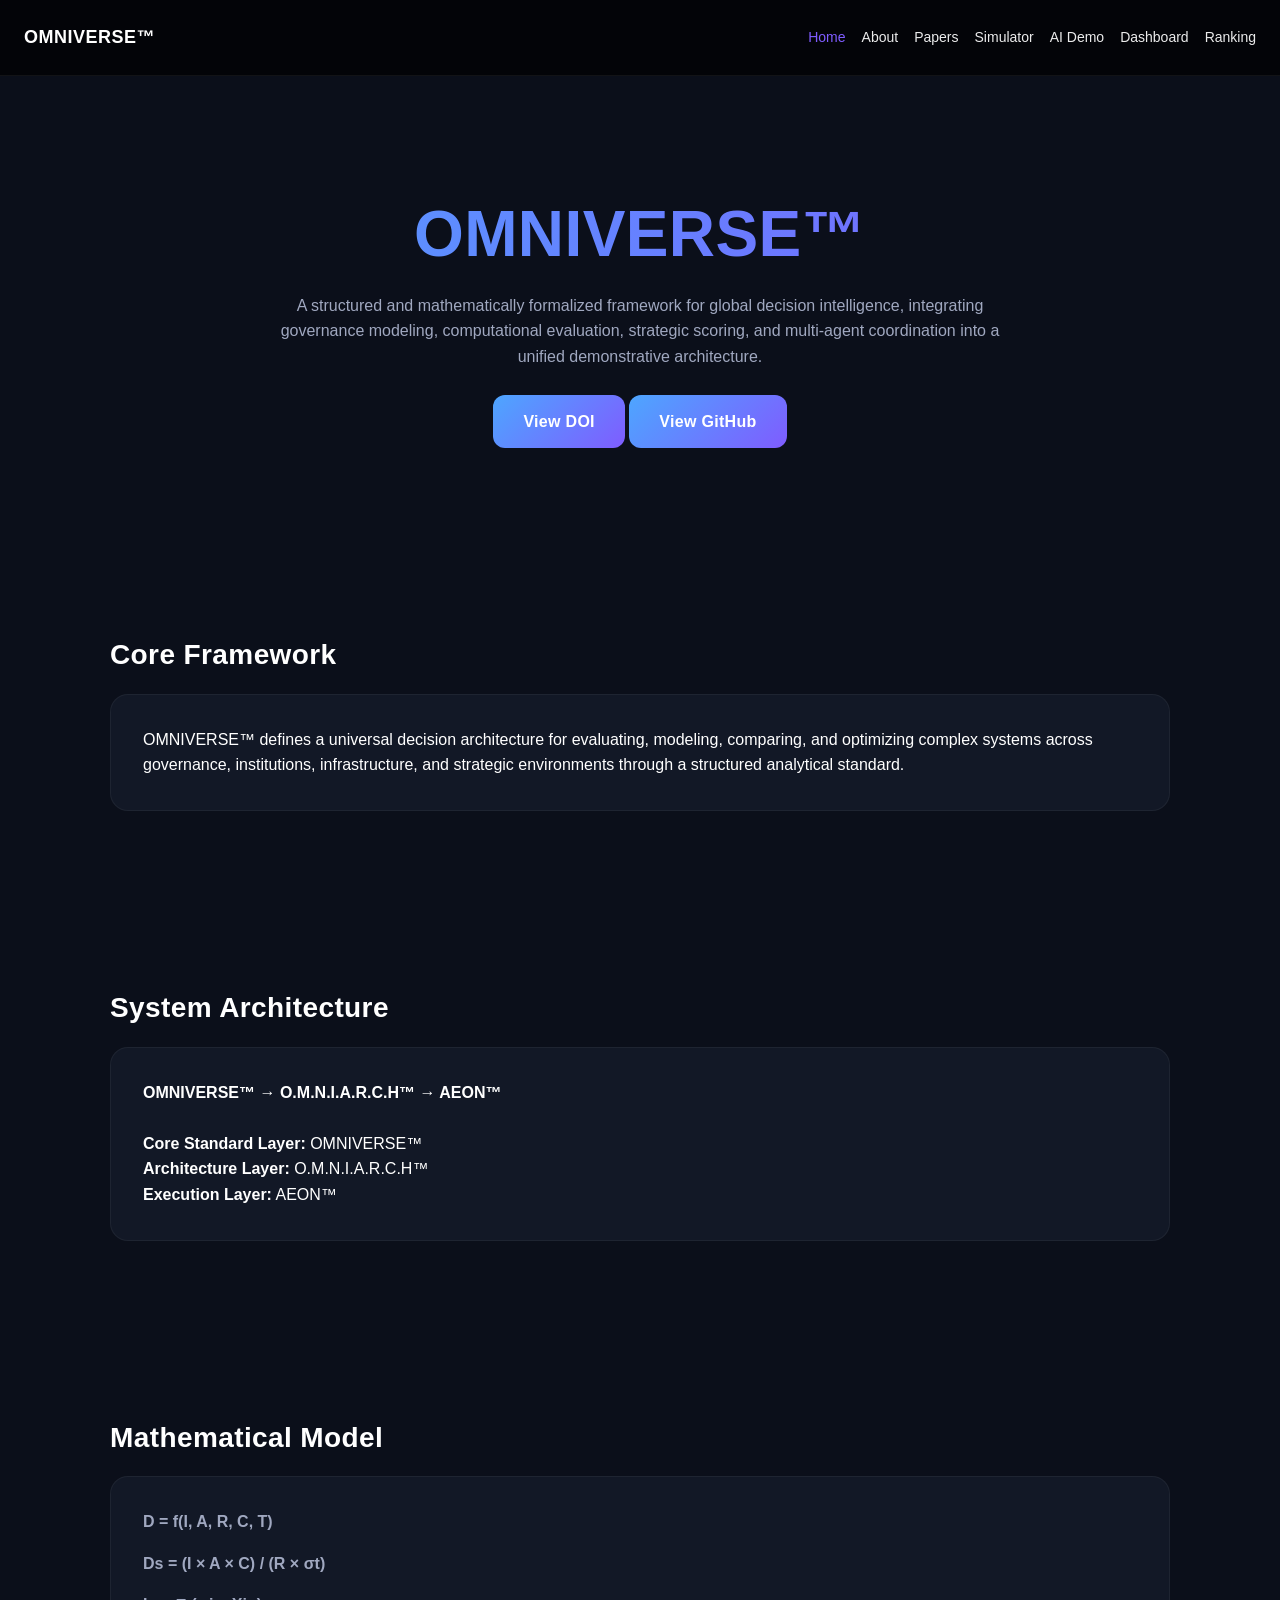
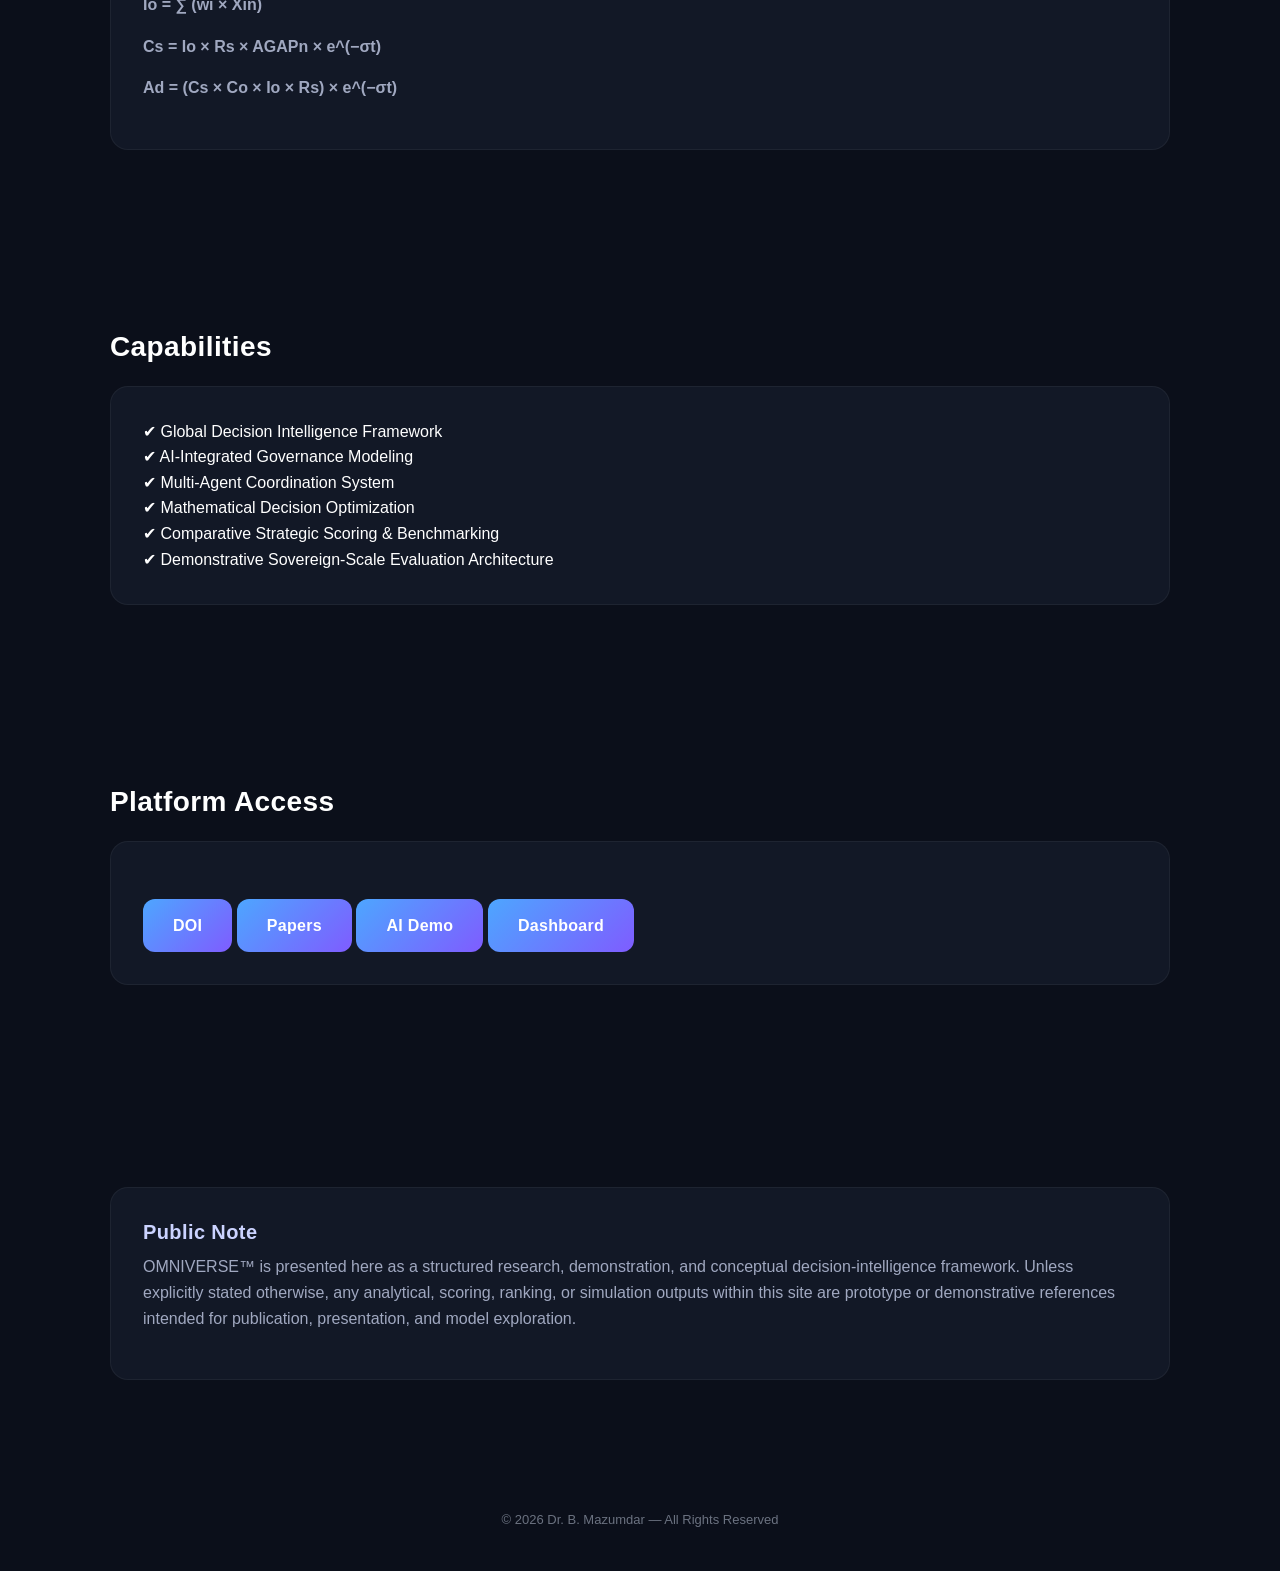
==== commit e29e0846: "Update index.html" ====
--- a/index.html
+++ b/index.html
@@ -24,10 +24,14 @@
     content="A structured framework for decision intelligence, governance modeling, strategic analytics, and computational system design."
   />
   <meta property="og:type" content="website" />
+  <meta property="og:url" content="https://bidyutmazumdar.github.io/omniverse-global-decision-standard/" />
+  <meta name="twitter:card" content="summary_large_image" />
+
+  <!-- Optional: enable only if preview.png exists in repo root -->
+  <!-- <meta property="og:image" content="https://bidyutmazumdar.github.io/omniverse-global-decision-standard/preview.png" /> -->
 
   <link rel="stylesheet" href="style.css" />
 </head>
-
 <body>
 
   <!-- NAVBAR -->
@@ -135,26 +139,9 @@
           DOI
         </a>
 
-        <a
-          class="btn"
-          href="papers.html"
-        >
-          Papers
-        </a>
-
-        <a
-          class="btn"
-          href="ai.html"
-        >
-          AI Demo
-        </a>
-
-        <a
-          class="btn"
-          href="dashboard.html"
-        >
-          Dashboard
-        </a>
+        <a class="btn" href="papers.html">Papers</a>
+        <a class="btn" href="ai.html">AI Demo</a>
+        <a class="btn" href="dashboard.html">Dashboard</a>
       </div>
     </div>
   </div>
@@ -177,6 +164,6 @@
     © 2026 Dr. B. Mazumdar — All Rights Reserved
   </footer>
 
-  <script src="script.js"></script>
+  <script src="script.js" defer></script>
 </body>
 </html>
--- a/style.css
+++ b/style.css
@@ -1,242 +1,462 @@
 /* =================================
-   OMNIVERSE™ GLOBAL STYLE SYSTEM — ULTIMATE EDITION
-   ================================= */
-
-/* RESET & BASE */
+   OMNIVERSE™ GLOBAL STYLE SYSTEM — 100% LOCK FINAL EDITION
+   Production-Safe • Accessible • Responsive • Multi-Page Stable
+   ================================= */
+
+/* =================================
+   RESET & BASE
+   ================================= */
 *,
 *::before,
 *::after {
-    box-sizing: border-box;
+  box-sizing: border-box;
+}
+
+:root {
+  --bg: #0b0f1a;
+  --bg-elevated: #121826;
+  --bg-nav: rgba(0, 0, 0, 0.68);
+  --text: #ffffff;
+  --text-soft: #a0a8c0;
+  --text-muted: #6b7280;
+  --text-label: #c0c6e4;
+  --text-heading-soft: #cbd3ff;
+  --border-soft: rgba(255, 255, 255, 0.06);
+  --border-card: rgba(255, 255, 255, 0.05);
+  --accent-1: #4da6ff;
+  --accent-2: #7f5cff;
+  --accent-solid: #7f5cff;
+  --shadow-card: 0 10px 40px rgba(0, 0, 0, 0.35);
+  --shadow-focus: 0 0 0 3px rgba(127, 92, 255, 0.25);
+  --radius-card: 18px;
+  --radius-btn: 12px;
+  --nav-height: 76px;
 }
 
 html {
-    scroll-behavior: smooth;
+  scroll-behavior: smooth;
 }
 
 body {
-    margin: 0;
-    font-family: -apple-system, BlinkMacSystemFont, "Segoe UI", Roboto, sans-serif;
-    background: #0b0f1a;
-    color: #ffffff;
-    line-height: 1.6;
-    -webkit-font-smoothing: antialiased;
+  margin: 0;
+  min-width: 320px;
+  font-family: -apple-system, BlinkMacSystemFont, "Segoe UI", Roboto, Arial, sans-serif;
+  background: var(--bg);
+  color: var(--text);
+  line-height: 1.6;
+  -webkit-font-smoothing: antialiased;
+  text-rendering: optimizeLegibility;
+  overflow-x: hidden;
+}
+
+/* =================================
+   MEDIA DEFAULTS
+   ================================= */
+img,
+svg,
+video,
+canvas {
+  display: block;
+  max-width: 100%;
+}
+
+/* =================================
+   TYPOGRAPHY SYSTEM
+   ================================= */
+h1,
+h2,
+h3 {
+  margin-top: 0;
+  margin-bottom: 10px;
+  letter-spacing: 0.4px;
+  line-height: 1.2;
+}
+
+h1 {
+  font-size: clamp(2.2rem, 5vw, 4rem);
+}
+
+h2 {
+  font-size: clamp(1.5rem, 3vw, 1.75rem);
+}
+
+h3 {
+  font-size: clamp(1.1rem, 2.4vw, 1.25rem);
+  color: var(--text-heading-soft);
+}
+
+p {
+  margin-top: 0;
+  color: var(--text-soft);
+}
+
+code {
+  font-family: ui-monospace, SFMono-Regular, Menlo, Consolas, monospace;
+  font-size: 0.95em;
+}
+
+/* =================================
+   LINK SYSTEM
+   ================================= */
+a {
+  color: inherit;
+  text-decoration: none;
+}
+
+a:hover {
+  text-decoration: none;
+}
+
+a:focus-visible,
+button:focus-visible,
+input:focus-visible {
+  outline: none;
+  box-shadow: var(--shadow-focus);
+  border-radius: 8px;
 }
 
 /* =================================
    NAVBAR SYSTEM
    ================================= */
 .nav {
-    display: flex;
-    justify-content: space-between;
-    align-items: center;
-    padding: 20px 40px;
-    background: rgba(0, 0, 0, 0.65);
-    backdrop-filter: blur(14px);
-    position: sticky;
-    top: 0;
-    z-index: 1000;
-    border-bottom: 1px solid rgba(255,255,255,0.05);
+  display: flex;
+  justify-content: space-between;
+  align-items: center;
+  gap: 16px;
+  padding: 18px 24px;
+  background: var(--bg-nav);
+  backdrop-filter: blur(14px);
+  -webkit-backdrop-filter: blur(14px);
+  position: sticky;
+  top: 0;
+  z-index: 1000;
+  min-height: var(--nav-height);
+  border-bottom: 1px solid var(--border-soft);
 }
 
 .nav b {
-    font-size: 18px;
-    letter-spacing: 0.5px;
+  display: inline-block;
+  font-size: 18px;
+  letter-spacing: 0.5px;
+  white-space: nowrap;
+}
+
+.nav div:last-child {
+  display: flex;
+  flex-wrap: wrap;
+  align-items: center;
+  justify-content: flex-end;
+  gap: 10px 16px;
 }
 
 .nav a {
-    color: #ffffff;
-    text-decoration: none;
-    margin-left: 22px;
-    font-size: 14px;
-    transition: all 0.3s ease;
-}
-
-.nav a:hover {
-    color: #7f5cff;
+  color: var(--text);
+  font-size: 14px;
+  transition: color 0.25s ease, opacity 0.25s ease;
+  opacity: 0.92;
+}
+
+.nav a:hover,
+.nav a[aria-current="page"] {
+  color: var(--accent-solid);
+  opacity: 1;
 }
 
 /* =================================
    HERO SECTION
    ================================= */
 .hero {
+  text-align: center;
+  padding: 120px 20px 100px;
+}
+
+.hero h1 {
+  font-weight: 700;
+  background: linear-gradient(90deg, var(--accent-1), var(--accent-2));
+  -webkit-background-clip: text;
+  background-clip: text;
+  color: transparent;
+}
+
+.hero p {
+  max-width: 720px;
+  margin: 20px auto 0;
+  font-size: 16px;
+}
+
+/* =================================
+   BUTTON SYSTEM
+   ================================= */
+.btn {
+  margin-top: 25px;
+  padding: 14px 30px;
+  border: 0;
+  border-radius: var(--radius-btn);
+  background: linear-gradient(135deg, var(--accent-1), var(--accent-2));
+  color: var(--text);
+  display: inline-block;
+  font-weight: 600;
+  letter-spacing: 0.3px;
+  cursor: pointer;
+  transition: transform 0.25s ease, opacity 0.25s ease, box-shadow 0.25s ease;
+}
+
+.btn:hover {
+  opacity: 0.9;
+  transform: translateY(-2px);
+}
+
+.btn:active {
+  transform: translateY(0);
+}
+
+/* =================================
+   LAYOUT SYSTEM
+   ================================= */
+.section {
+  width: 100%;
+  max-width: 1100px;
+  margin: 0 auto;
+  padding: 90px 20px;
+}
+
+.card {
+  background: var(--bg-elevated);
+  padding: 32px;
+  border-radius: var(--radius-card);
+  margin-top: 22px;
+  border: 1px solid var(--border-card);
+  transition: transform 0.35s ease, box-shadow 0.35s ease, border-color 0.35s ease;
+}
+
+.card:hover {
+  transform: translateY(-6px);
+  box-shadow: var(--shadow-card);
+  border-color: rgba(127, 92, 255, 0.14);
+}
+
+/* =================================
+   FORM ELEMENTS
+   ================================= */
+label {
+  display: block;
+  margin-top: 15px;
+  margin-bottom: 6px;
+  font-size: 14px;
+  color: var(--text-label);
+  font-weight: 500;
+}
+
+input,
+button,
+textarea,
+select {
+  font: inherit;
+}
+
+input[type="range"] {
+  width: 100%;
+  margin: 0 0 15px;
+  accent-color: var(--accent-solid);
+  cursor: pointer;
+}
+
+input[type="text"],
+input[type="number"],
+textarea,
+select {
+  width: 100%;
+  padding: 12px 14px;
+  border: 1px solid var(--border-soft);
+  border-radius: 12px;
+  background: rgba(255, 255, 255, 0.03);
+  color: var(--text);
+  margin-bottom: 14px;
+}
+
+textarea {
+  min-height: 120px;
+  resize: vertical;
+}
+
+::placeholder {
+  color: rgba(160, 168, 192, 0.7);
+}
+
+/* =================================
+   DATA DISPLAY
+   ================================= */
+#score,
+#decision,
+#result {
+  margin-top: 15px;
+}
+
+#decision {
+  color: var(--accent-solid);
+}
+
+/* =================================
+   TABLE SYSTEM
+   ================================= */
+table {
+  width: 100%;
+  border-collapse: collapse;
+  margin-top: 16px;
+  overflow: hidden;
+  border-radius: 12px;
+}
+
+th,
+td {
+  text-align: left;
+  padding: 12px 14px;
+  border-bottom: 1px solid #1c2436;
+  font-size: 14px;
+}
+
+th {
+  color: var(--text);
+  background: rgba(255, 255, 255, 0.03);
+}
+
+td {
+  color: var(--text-soft);
+}
+
+/* =================================
+   LIST SYSTEM
+   ================================= */
+ul {
+  list-style: none;
+  padding: 0;
+  margin: 0;
+}
+
+ul li {
+  padding: 12px;
+  border-bottom: 1px solid #1c2436;
+}
+
+/* =================================
+   CHART CONTAINERS
+   ================================= */
+canvas {
+  width: 100% !important;
+  height: auto !important;
+  max-width: 100%;
+}
+
+.card canvas {
+  min-height: 280px;
+}
+
+/* =================================
+   ANIMATION SYSTEM
+   ================================= */
+.fade {
+  opacity: 0;
+  transform: translateY(40px);
+  transition: opacity 0.8s ease, transform 0.8s ease;
+}
+
+.fade.show {
+  opacity: 1;
+  transform: translateY(0);
+}
+
+/* Respect reduced motion preferences */
+@media (prefers-reduced-motion: reduce) {
+  html {
+    scroll-behavior: auto;
+  }
+
+  .fade,
+  .fade.show,
+  .card,
+  .btn,
+  .nav a {
+    transition: none !important;
+    transform: none !important;
+  }
+}
+
+/* =================================
+   FOOTER
+   ================================= */
+footer {
+  text-align: center;
+  padding: 40px 20px;
+  color: var(--text-muted);
+  font-size: 13px;
+}
+
+/* =================================
+   UTILITY HELPERS
+   ================================= */
+.container {
+  width: 100%;
+  max-width: 1100px;
+  margin: 0 auto;
+  padding: 0 20px;
+}
+
+.center {
+  text-align: center;
+}
+
+.muted {
+  color: var(--text-soft);
+}
+
+/* =================================
+   RESPONSIVE DESIGN
+   ================================= */
+@media (max-width: 768px) {
+  .nav {
+    align-items: flex-start;
+    padding: 16px 18px;
+  }
+
+  .nav div:last-child {
+    width: 100%;
+    justify-content: flex-start;
+  }
+
+  .hero {
+    padding: 90px 16px 70px;
+  }
+
+  .section {
+    padding: 60px 15px;
+  }
+
+  .card {
+    padding: 24px;
+  }
+
+  .card canvas {
+    min-height: 220px;
+  }
+}
+
+@media (max-width: 480px) {
+  .nav b {
+    font-size: 16px;
+  }
+
+  .nav a {
+    font-size: 13px;
+  }
+
+  .btn {
+    width: 100%;
     text-align: center;
-    padding: 120px 20px;
-}
-
-.hero h1 {
-    font-size: 64px;
-    font-weight: 700;
-    background: linear-gradient(90deg, #4da6ff, #7f5cff);
-    -webkit-background-clip: text;
-    color: transparent;
-}
-
-.hero p {
-    color: #a0a8c0;
-    max-width: 720px;
-    margin: 20px auto 0 auto;
-    font-size: 16px;
-}
-
-/* =================================
-   BUTTON SYSTEM
-   ================================= */
-.btn {
-    margin-top: 25px;
-    padding: 14px 30px;
-    border-radius: 12px;
-    background: linear-gradient(135deg, #4da6ff, #7f5cff);
-    color: #ffffff;
-    display: inline-block;
-    transition: all 0.3s ease;
-    font-weight: 600;
-    letter-spacing: 0.3px;
-}
-
-.btn:hover {
-    opacity: 0.85;
-    transform: scale(1.05);
-}
-
-/* =================================
-   LAYOUT SYSTEM
-   ================================= */
-.section {
-    padding: 90px 20px;
-    max-width: 1100px;
-    margin: auto;
-}
-
-.card {
-    background: #121826;
-    padding: 32px;
-    border-radius: 18px;
-    margin-top: 22px;
-    transition: all 0.4s ease;
-    border: 1px solid rgba(255,255,255,0.04);
-}
-
-.card:hover {
-    transform: translateY(-10px);
-    box-shadow: 0 10px 40px rgba(0,0,0,0.35);
-}
-
-/* =================================
-   TYPOGRAPHY SYSTEM
-   ================================= */
-h1, h2, h3 {
-    letter-spacing: 0.5px;
-    margin-bottom: 10px;
-}
-
-h2 {
-    font-size: 28px;
-}
-
-h3 {
-    font-size: 20px;
-    color: #cbd3ff;
-}
-
-p {
-    color: #a0a8c0;
-}
-
-/* =================================
-   FORM ELEMENTS
-   ================================= */
-label {
-    display: block;
-    margin-top: 15px;
-    margin-bottom: 5px;
-    font-size: 14px;
-    color: #c0c6e4;
-}
-
-input[type="range"] {
-    width: 100%;
-    margin-bottom: 15px;
-    accent-color: #7f5cff;
-}
-
-/* =================================
-   DATA DISPLAY
-   ================================= */
-#score, #decision, #result {
-    margin-top: 15px;
-}
-
-#decision {
-    color: #7f5cff;
-}
-
-/* =================================
-   LIST SYSTEM
-   ================================= */
-ul {
-    list-style: none;
-    padding: 0;
-}
-
-ul li {
-    padding: 12px;
-    border-bottom: 1px solid #1c2436;
-}
-
-/* =================================
-   ANIMATION SYSTEM
-   ================================= */
-.fade {
-    opacity: 0;
-    transform: translateY(40px);
-    transition: all 0.8s ease;
-}
-
-.fade.show {
-    opacity: 1;
-    transform: translateY(0);
-}
-
-/* =================================
-   CHART CONTAINERS
-   ================================= */
-canvas {
-    max-width: 100%;
-}
-
-/* =================================
-   FOOTER
-   ================================= */
-footer {
-    text-align: center;
-    padding: 40px 20px;
-    color: #6b7280;
+  }
+
+  th,
+  td {
     font-size: 13px;
-}
-
-/* =================================
-   RESPONSIVE DESIGN
-   ================================= */
-@media (max-width: 768px) {
-
-    .nav {
-        flex-direction: column;
-        align-items: flex-start;
-    }
-
-    .nav div:last-child {
-        margin-top: 10px;
-    }
-
-    .hero h1 {
-        font-size: 42px;
-    }
-
-    .section {
-        padding: 60px 15px;
-    }
-
-    .card {
-        padding: 24px;
-    }
-}
+    padding: 10px 12px;
+  }
+}
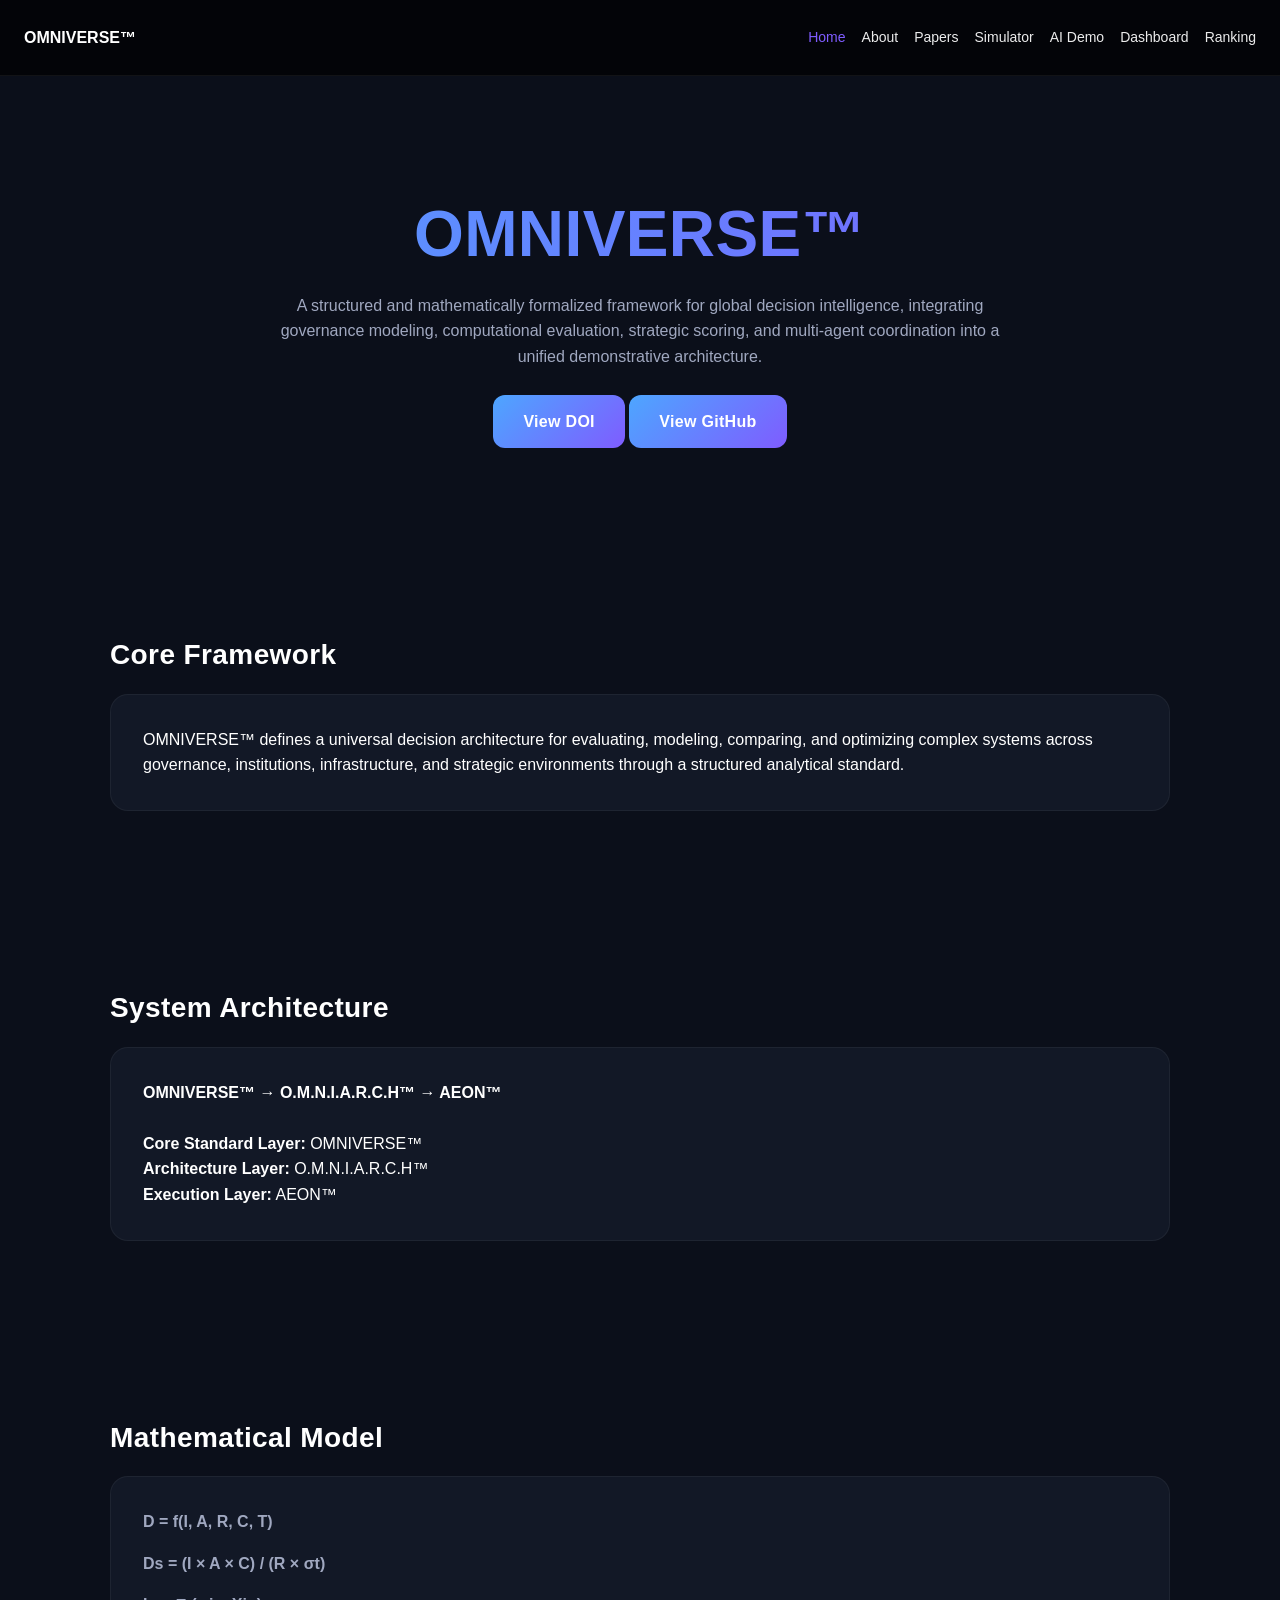
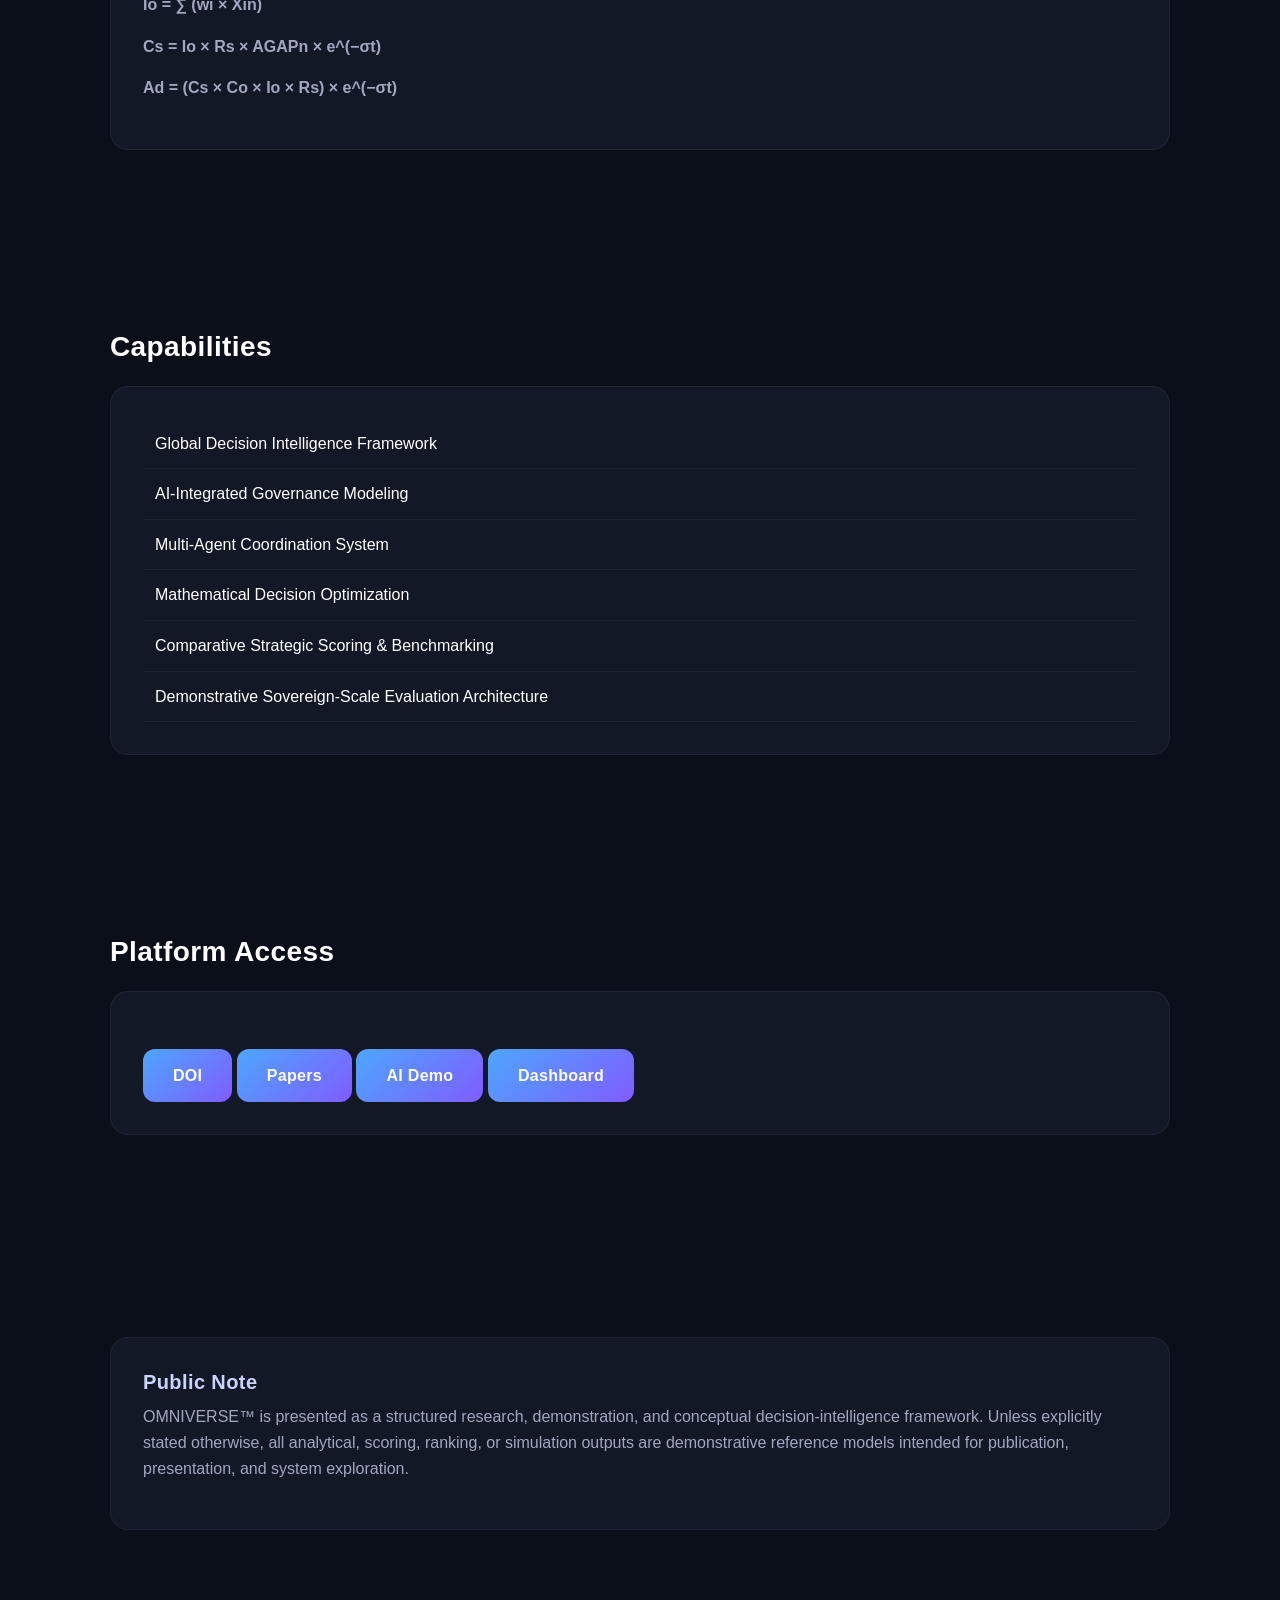
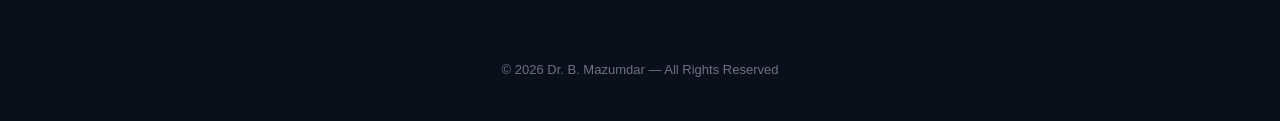
==== commit 50949fe5: "Update index.html" ====
--- a/index.html
+++ b/index.html
@@ -7,38 +7,37 @@
   <title>OMNIVERSE™ — Global Decision Intelligence Standard</title>
 
   <!-- SEO -->
-  <meta
-    name="description"
-    content="OMNIVERSE™ Global Decision Intelligence Standard — a demonstrative framework for AI governance, sovereign systems, mathematical decision models, and strategic intelligence architecture."
-  />
+  <meta name="description"
+    content="OMNIVERSE™ Global Decision Intelligence Standard — a demonstrative framework for AI governance, sovereign systems, mathematical decision models, and strategic intelligence architecture." />
   <meta name="author" content="Dr. B. Mazumdar" />
-  <meta
-    name="keywords"
-    content="OMNIVERSE, global decision intelligence, AI governance, sovereign systems, mathematical decision models, strategic intelligence, OMNIARCH, AEON"
-  />
+  <meta name="keywords"
+    content="OMNIVERSE, global decision intelligence, AI governance, sovereign systems, mathematical decision models, strategic intelligence, OMNIARCH, AEON" />
 
   <!-- Social Preview -->
   <meta property="og:title" content="OMNIVERSE™ — Global Decision Intelligence Standard" />
-  <meta
-    property="og:description"
-    content="A structured framework for decision intelligence, governance modeling, strategic analytics, and computational system design."
-  />
+  <meta property="og:description"
+    content="A structured framework for decision intelligence, governance modeling, strategic analytics, and computational system design." />
   <meta property="og:type" content="website" />
-  <meta property="og:url" content="https://bidyutmazumdar.github.io/omniverse-global-decision-standard/" />
+  <meta property="og:url"
+    content="https://bidyutmazumdar.github.io/omniverse-global-decision-standard/" />
   <meta name="twitter:card" content="summary_large_image" />
 
-  <!-- Optional: enable only if preview.png exists in repo root -->
+  <!-- (Enable only if image exists) -->
   <!-- <meta property="og:image" content="https://bidyutmazumdar.github.io/omniverse-global-decision-standard/preview.png" /> -->
+
+  <!-- Favicon (recommended) -->
+  <link rel="icon" href="favicon.ico" />
 
   <link rel="stylesheet" href="style.css" />
 </head>
+
 <body>
 
   <!-- NAVBAR -->
-  <div class="nav">
-    <div><b>OMNIVERSE™</b></div>
+  <nav class="nav">
+    <div><strong>OMNIVERSE™</strong></div>
     <div>
-      <a href="index.html">Home</a>
+      <a href="index.html" aria-current="page">Home</a>
       <a href="about.html">About</a>
       <a href="papers.html">Papers</a>
       <a href="simulator.html">Simulator</a>
@@ -46,10 +45,10 @@
       <a href="dashboard.html">Dashboard</a>
       <a href="ranking.html">Ranking</a>
     </div>
-  </div>
+  </nav>
 
   <!-- HERO -->
-  <div class="hero fade">
+  <header class="hero fade">
     <h1>OMNIVERSE™</h1>
     <p>
       A structured and mathematically formalized framework for global decision intelligence,
@@ -58,84 +57,80 @@
     </p>
 
     <div class="cta-group">
-      <a
-        class="btn"
+      <a class="btn"
         href="https://doi.org/10.5281/zenodo.19430636"
         target="_blank"
-        rel="noopener noreferrer"
-      >
+        rel="noopener noreferrer">
         View DOI
       </a>
 
-      <a
-        class="btn"
+      <a class="btn"
         href="https://github.com/BidyutMazumdar/omniverse-global-decision-standard"
         target="_blank"
-        rel="noopener noreferrer"
-      >
+        rel="noopener noreferrer">
         View GitHub
       </a>
     </div>
-  </div>
+  </header>
 
   <!-- CORE FRAMEWORK -->
-  <div class="section fade">
+  <section class="section fade">
     <h2>Core Framework</h2>
     <div class="card">
       OMNIVERSE™ defines a universal decision architecture for evaluating, modeling,
       comparing, and optimizing complex systems across governance, institutions,
       infrastructure, and strategic environments through a structured analytical standard.
     </div>
-  </div>
+  </section>
 
   <!-- ARCHITECTURE -->
-  <div class="section fade">
+  <section class="section fade">
     <h2>System Architecture</h2>
     <div class="card">
-      <b>OMNIVERSE™ → O.M.N.I.A.R.C.H™ → AEON™</b><br /><br />
+      <strong>OMNIVERSE™ → O.M.N.I.A.R.C.H™ → AEON™</strong><br /><br />
 
-      <b>Core Standard Layer:</b> OMNIVERSE™<br />
-      <b>Architecture Layer:</b> O.M.N.I.A.R.C.H™<br />
-      <b>Execution Layer:</b> AEON™
+      <strong>Core Standard Layer:</strong> OMNIVERSE™<br />
+      <strong>Architecture Layer:</strong> O.M.N.I.A.R.C.H™<br />
+      <strong>Execution Layer:</strong> AEON™
     </div>
-  </div>
+  </section>
 
   <!-- MATHEMATICAL MODEL -->
-  <div class="section fade">
+  <section class="section fade">
     <h2>Mathematical Model</h2>
     <div class="card">
-      <p><b>D = f(I, A, R, C, T)</b></p>
-      <p><b>Ds = (I × A × C) / (R × σt)</b></p>
-      <p><b>Io = ∑ (wi × Xin)</b></p>
-      <p><b>Cs = Io × Rs × AGAPn × e^(−σt)</b></p>
-      <p><b>Ad = (Cs × Co × Io × Rs) × e^(−σt)</b></p>
+      <p><strong>D = f(I, A, R, C, T)</strong></p>
+      <p><strong>Ds = (I × A × C) / (R × σt)</strong></p>
+      <p><strong>Io = ∑ (wi × Xin)</strong></p>
+      <p><strong>Cs = Io × Rs × AGAPn × e^(−σt)</strong></p>
+      <p><strong>Ad = (Cs × Co × Io × Rs) × e^(−σt)</strong></p>
     </div>
-  </div>
+  </section>
 
   <!-- CAPABILITIES -->
-  <div class="section fade">
+  <section class="section fade">
     <h2>Capabilities</h2>
     <div class="card">
-      ✔ Global Decision Intelligence Framework<br />
-      ✔ AI-Integrated Governance Modeling<br />
-      ✔ Multi-Agent Coordination System<br />
-      ✔ Mathematical Decision Optimization<br />
-      ✔ Comparative Strategic Scoring & Benchmarking<br />
-      ✔ Demonstrative Sovereign-Scale Evaluation Architecture
+      <ul>
+        <li>Global Decision Intelligence Framework</li>
+        <li>AI-Integrated Governance Modeling</li>
+        <li>Multi-Agent Coordination System</li>
+        <li>Mathematical Decision Optimization</li>
+        <li>Comparative Strategic Scoring & Benchmarking</li>
+        <li>Demonstrative Sovereign-Scale Evaluation Architecture</li>
+      </ul>
     </div>
-  </div>
+  </section>
 
   <!-- PLATFORM ACCESS -->
-  <div class="section fade">
+  <section class="section fade">
     <h2>Platform Access</h2>
     <div class="card">
       <div class="cta-group">
-        <a
-          class="btn"
+        <a class="btn"
           href="https://doi.org/10.5281/zenodo.19430636"
           target="_blank"
-          rel="noopener noreferrer"
-        >
+          rel="noopener noreferrer">
           DOI
         </a>
 
@@ -144,26 +139,28 @@
         <a class="btn" href="dashboard.html">Dashboard</a>
       </div>
     </div>
-  </div>
+  </section>
 
   <!-- PUBLIC NOTE -->
-  <div class="section fade">
+  <section class="section fade">
     <div class="card">
       <h3>Public Note</h3>
       <p>
-        OMNIVERSE™ is presented here as a structured research, demonstration, and conceptual
-        decision-intelligence framework. Unless explicitly stated otherwise, any analytical,
-        scoring, ranking, or simulation outputs within this site are prototype or demonstrative
-        references intended for publication, presentation, and model exploration.
+        OMNIVERSE™ is presented as a structured research, demonstration, and conceptual
+        decision-intelligence framework. Unless explicitly stated otherwise, all analytical,
+        scoring, ranking, or simulation outputs are demonstrative reference models intended
+        for publication, presentation, and system exploration.
       </p>
     </div>
-  </div>
+  </section>
 
   <!-- FOOTER -->
   <footer>
     © 2026 Dr. B. Mazumdar — All Rights Reserved
   </footer>
 
+  <!-- SCRIPT -->
   <script src="script.js" defer></script>
+
 </body>
 </html>
